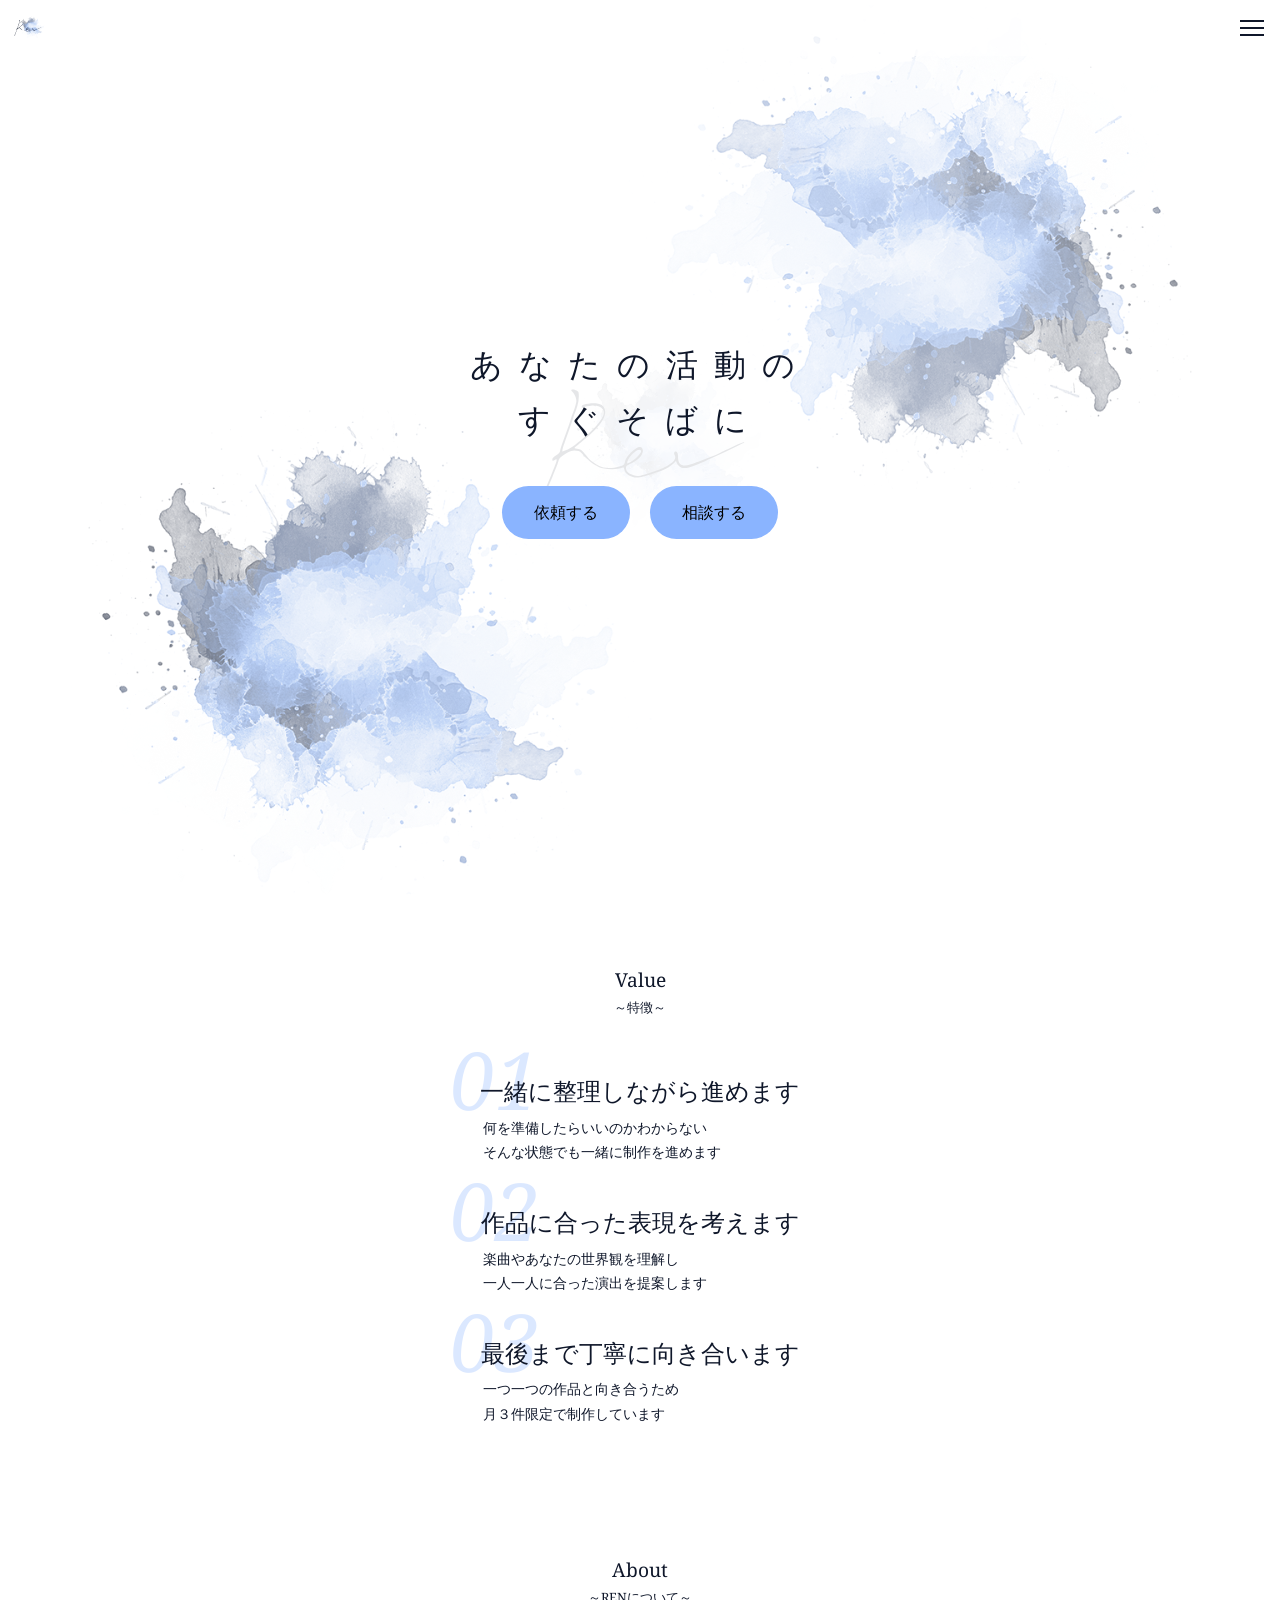
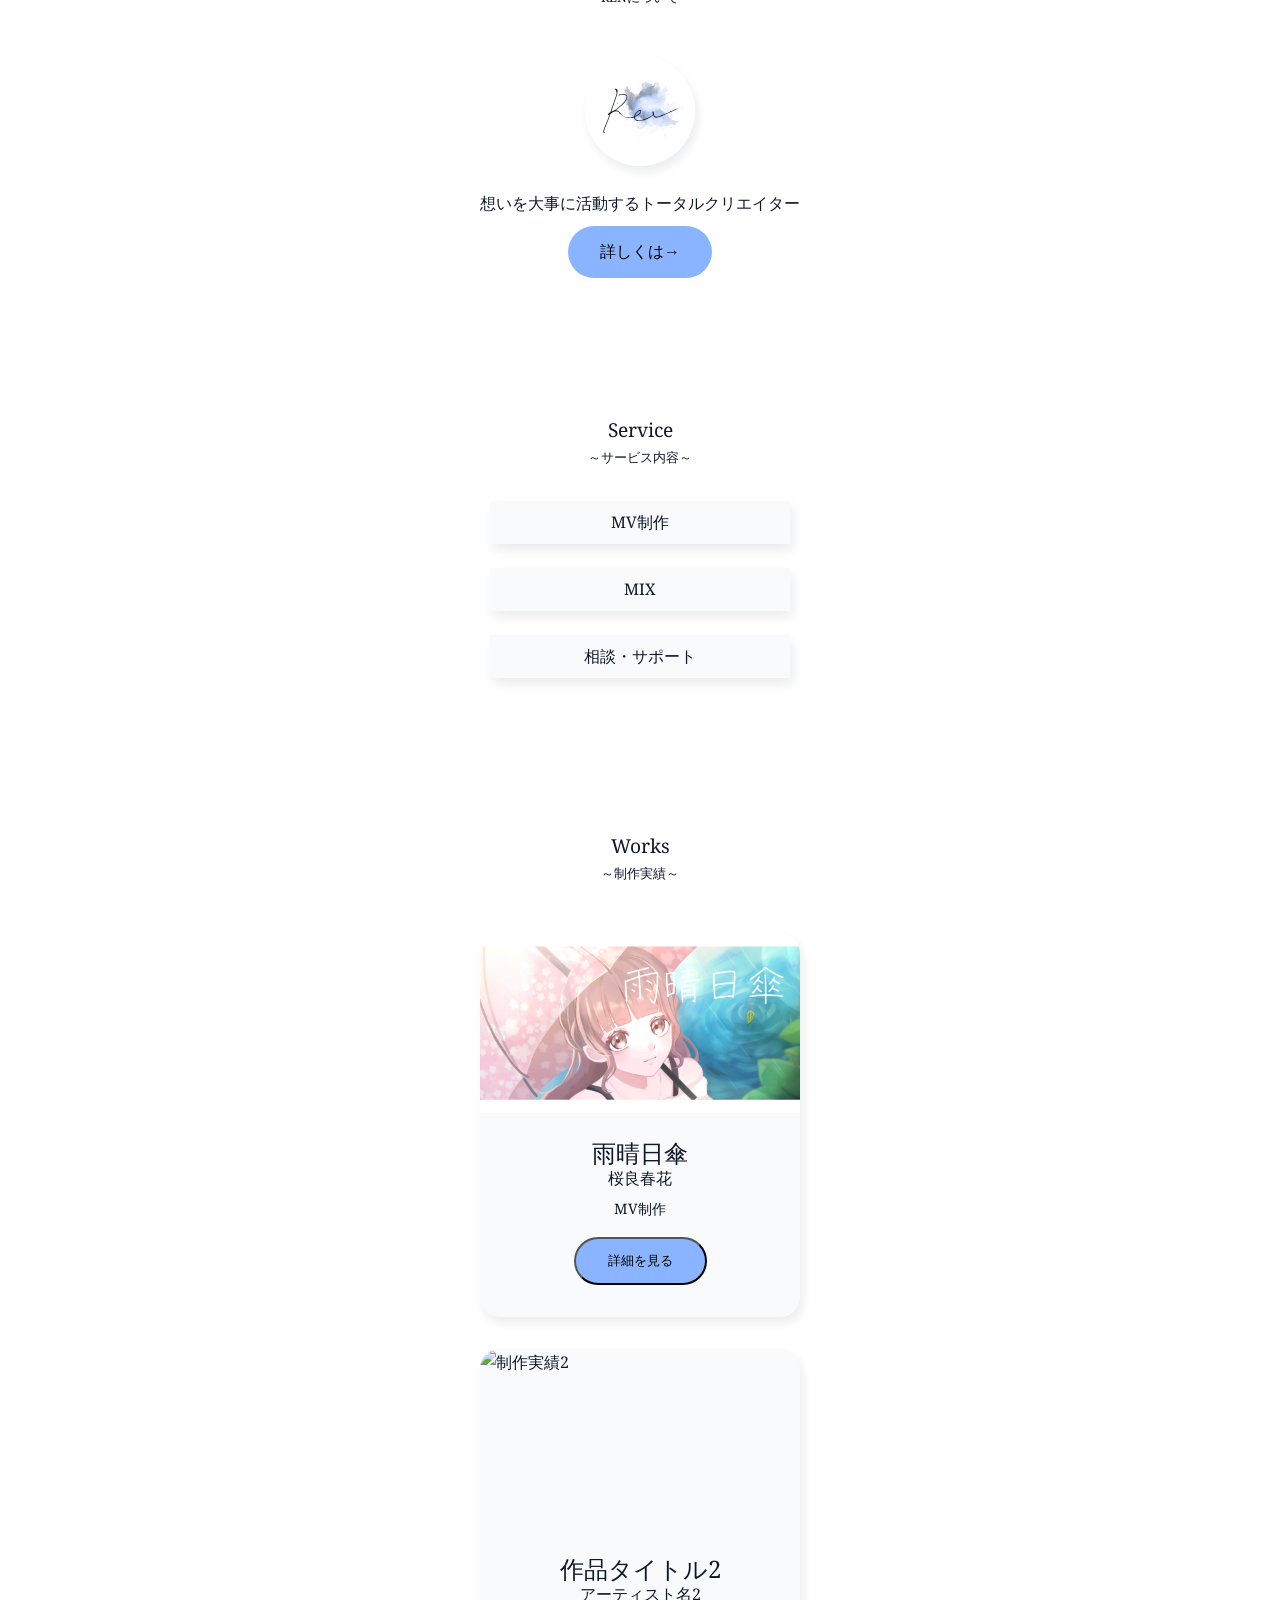
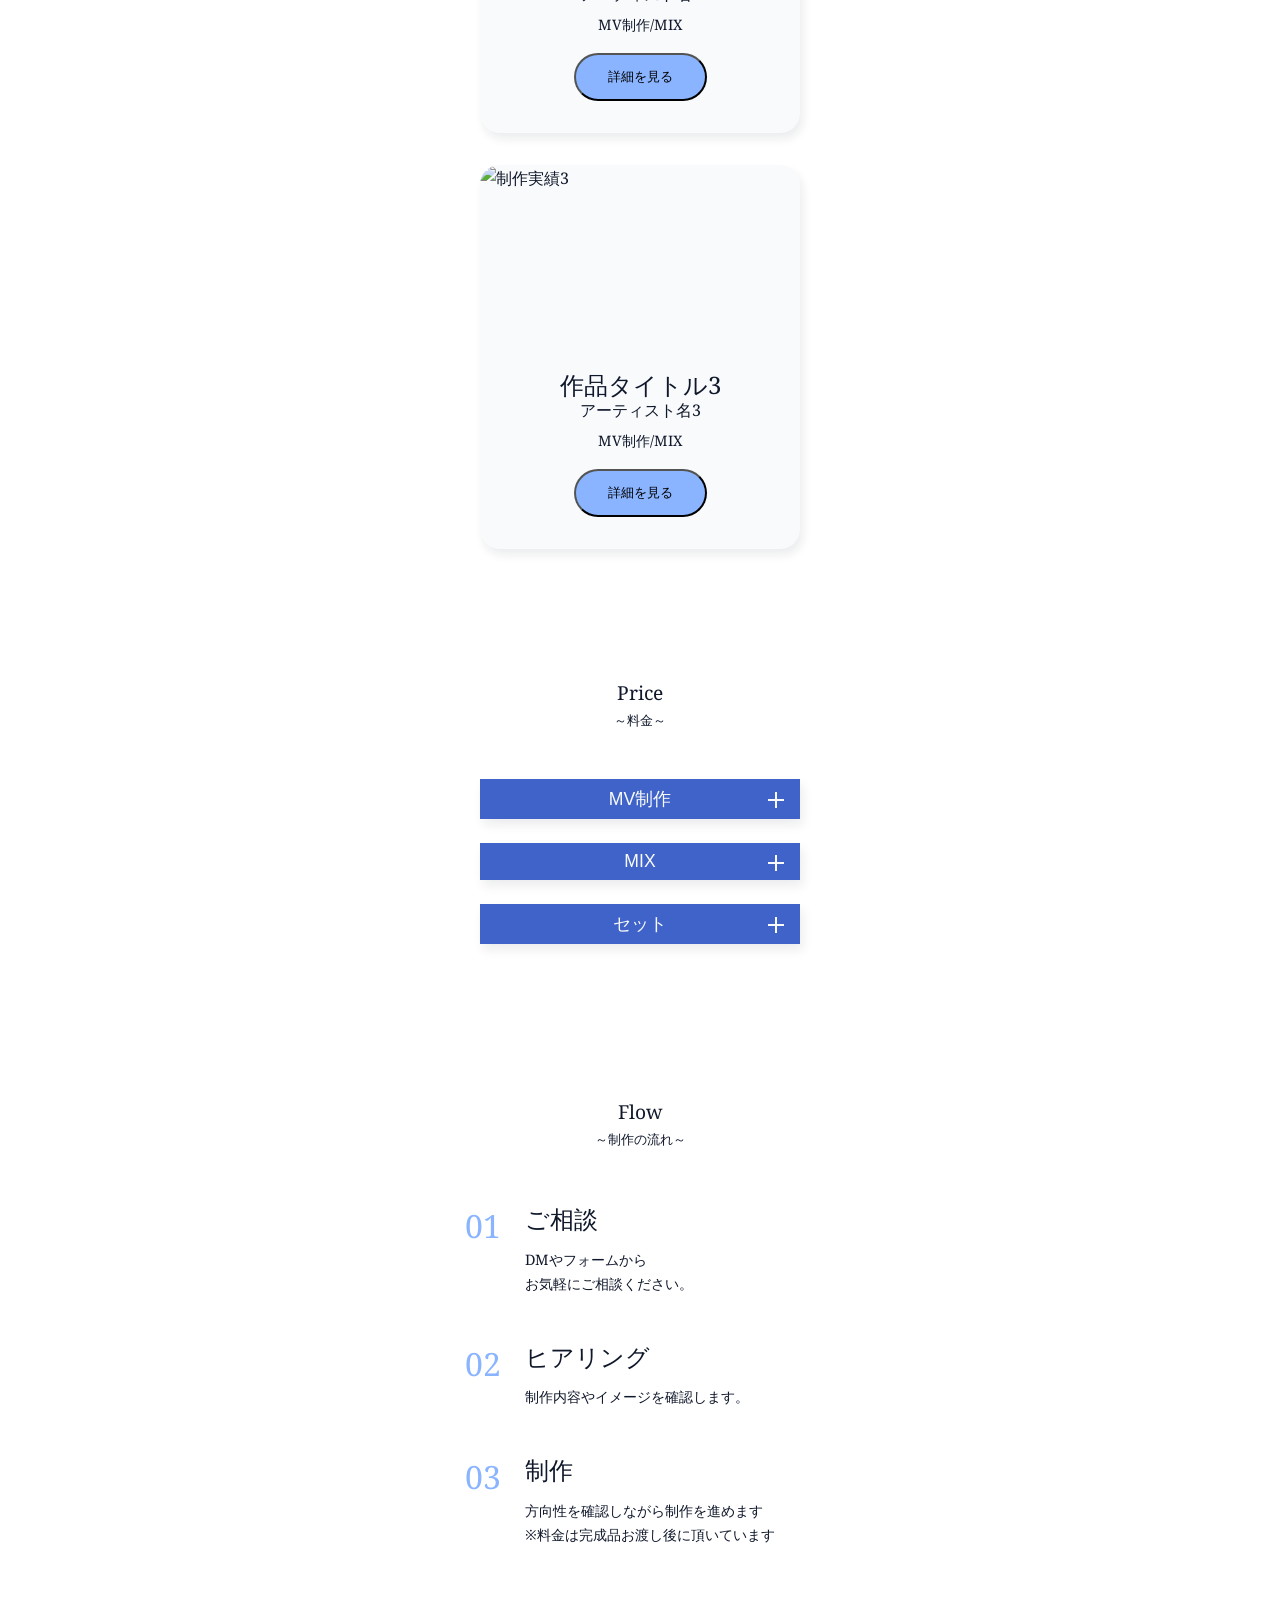
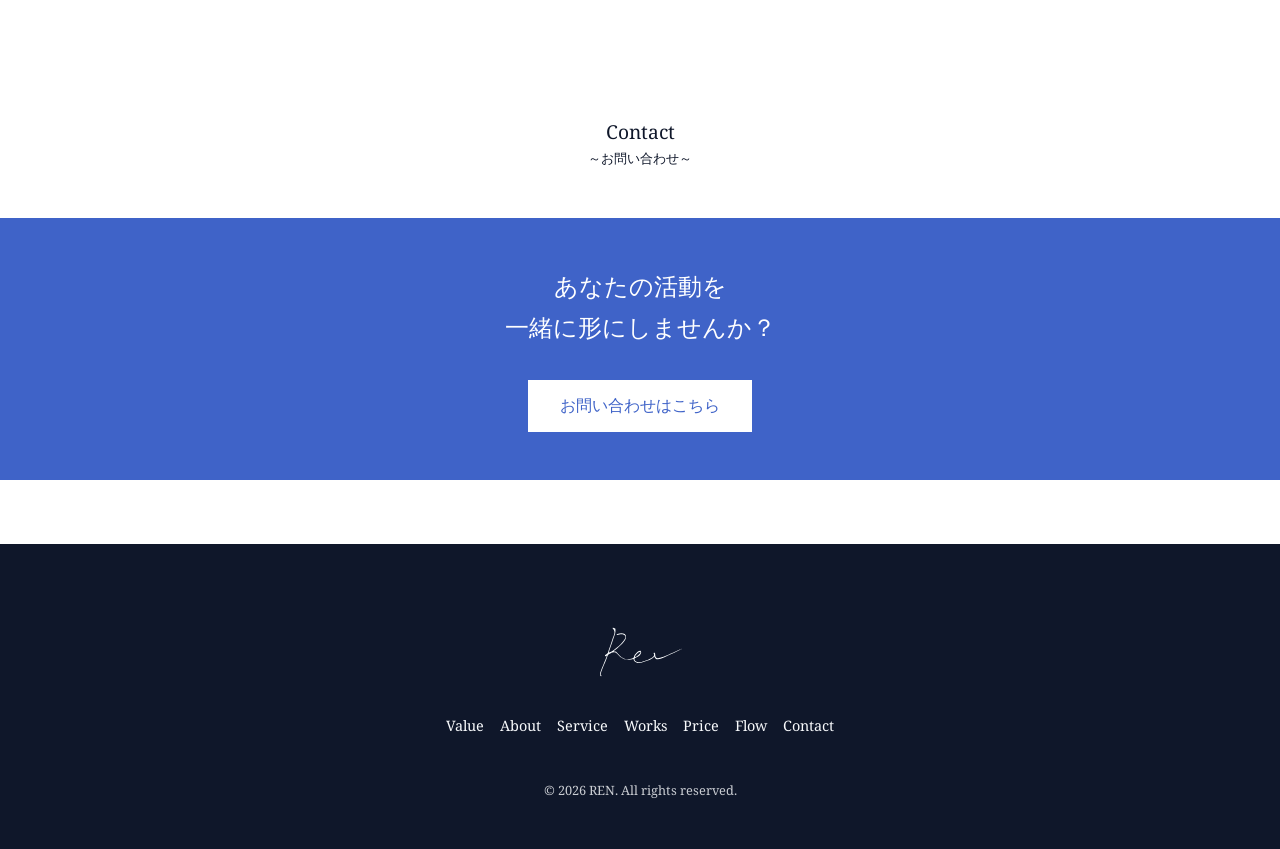
==== index.html @ 7eff53a1 "追加：aboutページ骨組み" ====
<!DOCTYPE html>
<html lang="ja">
<head>
    <!--文字コード設定-->
    <meta charset="UTF-8">
    <!--フォント設定-->
    <link rel="preconnect" href="https://fonts.googleapis.com">
    <link rel="preconnect" href="https://fonts.gstatic.com" crossorigin>
    <link href="https://fonts.googleapis.com/css2?family=Noto+Serif:ital,wght@0,100..900;1,100..900&display=swap" rel="stylesheet">
    <!--スマホ対応-->
    <meta name="viewport" content="width=device-width, initial-scale=1.0">
    <!--タイトル-->
    <title>REN｜映像制作・MIXであなたの活動のすぐそばに</title>
    <!--サイト説明-->
     <meta name="description" content="映像制作・MIXを通して、歌い手やクリエイターの活動をサポートするRENのポートフォリオサイトです。">
    <!--favicon-->
    <link rel="icon" href="images/個人活動ロゴ_Rのみ_白背景.svg" type="image/svg+xml">
    <link rel="icon" href="images/個人活動ロゴ_Rのみ_白背景.png" type="image/png">
    <!--OGP設定-->
    <meta property="og:title" content="REN「あなたの活動のすぐそばに」">
    <meta property="og:description" content="MV制作・MIXを通して、歌い手やクリエイターの活動をサポートするRENのポートフォリオサイトです。">
    <meta property="og:image" content="https://ren-creative.netlify.app/images/ogp_v1.jpg">
    <meta property="og:type" content="website">
    <meta property="og:url" content="https://ren-creative.netlify.app/">
    <meta property="og:image:width" content="1200">
    <meta property="og:image:height" content="630">
     <!--CSS-->
    <link rel="stylesheet" href="1_PJF/CSS/reset.css">
    <link rel="stylesheet" href="1_PJF/CSS/variables.css">
    <link rel="stylesheet" href="1_PJF/CSS/common.css">
    <link rel="stylesheet" href="1_PJF/CSS/components.css">
    <link rel="stylesheet" href="1_PJF/CSS/home.css">
</head>
<body>
    <div id="header"></div>

    <main>
        <section class="hero" id="hero">
            <img class="hero-logo-bg" src="images/個人活動ロゴ_v1.svg">
            <img class="hero-ink hero-ink-top" src="images/水彩インク素材＿色有.png">
            <img class="hero-ink hero-ink-bottom" src="images/水彩インク素材＿色有.png">

            <div class="hero-content">
                <h1>あなたの活動の<br>すぐそばに</h1>
                <div class="hero-buttons">
                    <a href="#contact" class="btn">
                        依頼する
                    </a>
                    <a href="#contact" class="btn btn-sub">
                        相談する
                    </a>
                </div>
            </div>
        </section>

        <section class="value" id="value">
            <div class="container">
                <div class="section-title">
                    <h2>Value</h2>
                    <p>～特徴～</p>
                </div>
                <div class="value-list">
                    <article class="value-item">
                        <span class="number">
                            01
                        </span>
                        <div class="value-content">
                            <h3>一緒に整理しながら進めます</h3>
                            <p>何を準備したらいいのかわからない<br>そんな状態でも一緒に制作を進めます</p>
                        </div>
                    </article>
                    <article class="value-item">
                        <span class="number">
                            02
                        </span>
                        <div class="value-content">
                            <h3>作品に合った表現を考えます</h3>
                            <p>楽曲やあなたの世界観を理解し<br>一人一人に合った演出を提案します</p>
                        </div>
                    </article>
                    <article class="value-item">
                        <span class="number">
                            03
                        </span>
                        <div class="value-content">
                            <h3>最後まで丁寧に向き合います</h3>
                            <p>一つ一つの作品と向き合うため<br>月３件限定で制作しています</p>
                        </div>
                    </article>
                </div>
            </div>
        </section>

        <section class="about text-center" id="about">
            <div class="container">
                <div class="section-title">
                    <h2>About</h2>
                    <p>～RENについて～</p>
                </div>
                <div class="about-content">
                    <div class="about-image">
                        <img src="images/個人活動ロゴ_v1.svg" alt="REN">
                    </div>
                    <p>想いを大事に活動するトータルクリエイター</p>
                </div>
                <a href="1_PJF/pages/about.html" class="btn">詳しくは→</a>
            </div>
        </section>

        <section class="service" id="service">
            <div class="container">
                <div class="section-title">
                    <h2>Service</h2>
                    <p>～サービス内容～</p>
                </div>
                <div class="service-list">
                    <article class="service-card">
                        <h3>MV制作</h3>
                    </article>
                    <article class="service-card">
                        <h3>MIX</h3>
                    </article>
                    <article class="service-card">
                        <h3>相談・サポート</h3>
                    </article>
                </div>
            </div>
        </section>

        <section class="works" id="works">
            <div class="container">
                <div class="section-title">
                    <h2>Works</h2>
                    <p>～制作実績～</p>
                </div>
                <div class="works-list">
                    <!-- 作品1 -->
                    <article class="card">
                        <div class="works-thumbnail">
                            <img src="images/雨晴日傘_サムネイル.jpg" alt="制作実績1">
                        </div>
                        <div class="works-content">
                            <h3>雨晴日傘</h3>
                            <h4>桜良春花</h4>
                            <p>MV制作</p>
                            <button class="btn works-button"
                            data-video="https://youtu.be/UWo_7vcf3qk?si=ShtH_1SO5KjmxkF7"
                            data-title="雨晴日傘"
                            data-artist="桜良春花"
                            data-type="MV制作"
                            data-concept="楽曲の世界観を映像で表現するために、雨の日の情景や傘のモチーフを取り入れた映像演出を行いました。">
                                詳細を見る
                            </button>
                        </div>
                    </article>

                    <article class="card">
                        <!-- 作品2 -->
                        <div class="works-thumbnail">
                            <img src="3_素材/works2.jpg" alt="制作実績2">
                        </div>

                        <div class="works-content">
                            <h3>作品タイトル2</h3>
                            <h4>アーティスト名2</h4>
                            <p>MV制作/MIX</p>
                            <button class="btn works-button">詳細を見る</button>
                        </div>
                    </article>

                    <article class="card">
                        <!-- 作品3 -->
                        <div class="works-thumbnail">
                            <img src="3_素材/works3.jpg" alt="制作実績3">
                        </div>
                        <div class="works-content">
                            <h3>作品タイトル3</h3>
                            <h4>アーティスト名3</h4>
                            <p>MV制作/MIX</p>
                            <button class="btn works-button">詳細を見る</button>
                        </div>
                    </article>
                </div>
            </div>
        </section>

        <!--works モーダル -->
        <div class="modal" id="modal">
            <div class="modal-content">
                <button class="close" id="modalClose">
                    ✕
                </button>
                <iframe id="modalVideo" 
                src=""
                frameborder="0"
                allowfullscreen>
                </iframe>
                <div class="works-detail">
                    <h3 id="modalTitle"></h3>
                    <h4 id="modalArtist"></h4>
                    <div class="modal-info">
                        <h5>制作範囲</h5>
                        <p id="modalType"></p>
                        <h5>こだわり</h5>
                        <p id="modalConcept"></p>
                    </div>
                </div>
            </div>
        </div>

        <section class="price" id="price">
            <div class="container">
                <div class="section-title">
                    <h2>Price</h2>
                    <p>～料金～</p>
                </div>
                <div class="price-list">
                    <article class="price-item accordion-item">
                        <button class="accordion-title">
                            MV制作
                            <span class="accordion-icon"></span>
                        </button>
                        <div class="price-content accordion-content">
                            <p class="price-value">
                                ￥5,000～
                            </p>
                            <p>
                                あなたと楽曲の世界観に合わせた映像制作を行います
                            </p>
                            <ul>
                                <li>映像制作</li>
                                <li>編集</li>
                                <li>演出提案</li>
                                <li>修正対応</li>
                            </ul>
                        </div>
                    </article>

                    <article class="price-item">
                        <button class="accordion-title">
                            MIX
                            <span class="accordion-icon"></span>
                        </button>
                        <div class="price-content accordion-content">
                            <p class="price-value">
                                ￥1,000～
                            </p>
                            <p>
                                あなたの歌声の魅力を引き出す音作りを行います
                            </p>
                        </div>
                    </article>

                    <article class="price-item">
                        <button class="accordion-title">
                            セット
                            <span class="accordion-icon"></span>
                        </button>
                        <div class="price-content accordion-content">
                            <p class="price-value">
                                ￥5,500～
                            </p>
                            <p>
                                映像と音をまとめて制作します
                            </p>
                        </div>
                    </article>
                </div>
            </div>
        </section>

        <section class="flow" id="flow">
            <div class="container">
                <div class="section-title">
                    <h2>Flow</h2>
                    <p>～制作の流れ～</p>
                </div>
            </div>
            <div class="flow-list">
                <article class="flow-item">
                    <span class="flow-number">
                        01
                    </span>
                    <div class="flow-content">
                        <h3>
                            ご相談
                        </h3>
                        <p>
                            DMやフォームから<br>お気軽にご相談ください。
                        </p>
                    </div>
                </article>

                <article class="flow-item">
                    <span class="flow-number">
                        02
                    </span>
                    <div class="flow-content">
                        <h3>
                            ヒアリング
                        </h3>
                        <p>
                            制作内容やイメージを確認します。
                        </p>
                    </div>
                </article>

                <article class="flow-item">
                    <span class="flow-number">
                        03
                    </span>
                    <div class="flow-content">
                        <h3>
                            制作
                        </h3>
                        <p>
                            方向性を確認しながら制作を進めます
                            <br>※料金は完成品お渡し後に頂いています
                        </p>
                    </div>
                </article>
            </div>
        </section>

        <section class="contact" id="contact">
                <div class="section-title">
                    <h2>Contact</h2>
                    <p>～お問い合わせ～</p>
                </div>
                <div class="contact-box">
                    <p>
                        あなたの活動を<br>一緒に形にしませんか？
                    </p>
                    <a href="https://docs.google.com/forms/d/e/1FAIpQLSfgUYX8xbJubvvgrMoDBVMhmskmJ-CMpIJSRTXx2bkTykKz4A/viewform?usp=dialog" class="contact-button"
                    target="_blank"
                    rel="noopener noreferrer">
                        お問い合わせはこちら
                    </a>
                </div>
        </section>
    </main>

    <div id="footer"></div>

    <script src="1_PJF/JS/main.js"></script>
</body>
</html>
---- 1_PJF/CSS/variables.css ----
/*-------------------------------- 
   Variables
---------------------------------*/
:root {
   
   /*色*/
   --color-base: #0F172A;
   --color-main: #3F63C8;
   --color-accent: #8AB4FF;
   --color-white: #F8FAFC;

   /*フォントサイズ*/
   --font-small: 1rem;
   --font-medium: 1.5rem;
   --font-large: 2rem;

}
---- 1_PJF/CSS/common.css ----
/*-------------------------------- 
   Base Styles
---------------------------------*/

body{
   font-family: "Noto Serif", serif;
   font-weight: 400;
   font-size: var(--font-small);
   line-height: 1.7;
   color: var(--color-base);
}

img{
   max-width: 100%;
   display: block;
}

section{
   padding: 4rem 0rem;
}

.section-title{
   text-align: center;
}
.section-title h2{
   font-size:1.2rem;
   font-weight: 400;
}
.section-title p{
   font-size: 0.8rem;
}

.container{
   width: 100%;
   max-width: 1200px;
   margin: 0 auto;
   padding: 0 1.5rem;
}

.text-center{
   text-align: center;
}

/*-------------------------------- 
   Header Styles 
---------------------------------*/

.header{
   width: 100%;
   display: flex;
   justify-content: space-between;
   align-items: center;
   padding: 0.5rem;
   position: fixed;
   top: 0;
   left: 0;
   z-index: 100;
   background-color: rgba(255, 255, 255, 0.8);
}

.header-logo img{
   width: 40px;
}

/*-------------------------------- 
   Navigation Styles
---------------------------------*/

.nav{
   display: none;
   position: absolute;
   top: 100%;
   left: 0;
   width: 100%;
   background-color: var(--color-white);
}

.nav.active{
   display: block;
}

.nav ul{
   list-style: none;
}

.nav a{
   display: block;
   padding: 1rem;
   color: var(--color-base);
   text-decoration: none;
}

/*-------------------------------- 
   Navigation Styles
---------------------------------*/

.hamburger{
   width: 40px;
   height: 40px;
   background-color: transparent;
   border: none;
}

.hamburger span{
   display: block;
   width: 24px;
   height: 2px;
   background-color: var(--color-base);
   margin: 5px auto;
   transition: 0.3s;
}

/*-------------------------------- 
   hamburger animation Styles
---------------------------------*/

.hamburger.active span:nth-child(1){
   transform: translateY(7px) rotate(45deg);
}

.hamburger.active span:nth-child(2){
   opacity: 0;
}

.hamburger.active span:nth-child(3){
   transform: translateY(-7px) rotate(-45deg);
}

/*-------------------------------- 
   Footer Styles
---------------------------------*/

.footer{
   padding:3rem 1rem;
   background-color:var(--color-base);
   color:var(--color-white);
}

.footer-logo{
   display:flex;
   justify-content:center;
   align-items:center;
   margin-bottom: 0rem;
}

.footer-logo img{
   width: 120px;
   height: auto;
}

.footer-nav{
   margin-top:0rem;
}

.footer-nav ul{
   list-style:none;
   display:flex;
   justify-content: center;
   align-items:center;
   gap:1rem;
   flex-wrap: wrap;
}
.footer-nav a{
   font-size: 0.9rem;
   color:var(--color-white);
   text-decoration:none;
}

.copyright{
   margin-top:2.5rem;
   text-align:center;
   font-size:0.8rem;
   opacity:0.8;
}
---- 1_PJF/CSS/components.css ----
.btn{
   display: inline-block;
   padding: 0.8rem 2rem;
   background-color: var(--color-accent);
   color: black;
   text-decoration: none;
   border-radius: 999px;
   margin: 0.5rem;
   cursor: pointer;
}

.card{
   width: 100%;
   max-width: 320px;
   background-color: var(--color-white);
   border-radius: 20px;
   overflow: hidden;
   box-shadow: 3px 6px 10px rgba(15,23,42,0.08);
}

/*Modal Styles*/

.modal{
   opacity: 0;
   visibility: hidden;
   position: fixed;
   inset: 0;
   background-color: rgba(0, 0, 0, 0.7);
   display: flex;
   justify-content: center;
   align-items: center;
   transition: opacity 0.75s ease;
   z-index: 1000;
}

.modal.active{
   opacity: 1;
   visibility: visible;
}

.modal-content{
   transform: scale(0.9);
   transition: transform 0.75s ease;
   position: relative;
   width: 90%;
   max-width: 900px;
   background-color: var(--color-white);
   padding: 1rem;
   border-radius: 12px;
}

.modal-content iframe{
   width: 100%;
   aspect-ratio: 16/9;
   border-radius: 12px;
}

.close{
   position: absolute;
   top: -40px;
   right: 0;
   border: none;
   background:none;
   color: var(--color-white);
   font-size: 2rem;
   cursor: pointer;
}

.modal.active .modal-content{
   transform: scale(1);
}

/*-------------------------------- 
   Accordion Styles
---------------------------------*/

.accordion-title{
   width: 100%;
   padding: 0.5rem 1rem;
   position: relative;
   display: flex;
   justify-content: center;
   align-items: center;
   background-color: var(--color-main);
   border: none;
   font-size: 1.1rem;
   color: var(--color-white);
   box-shadow: 3px 6px 10px rgba(15,23,42,0.08);
   margin-bottom: 0.5rem;
}

.accordion-icon{
   position: absolute;
   right: 1rem;
   
   width: 1rem;
   height: 1rem;

   transition: transform 0.3s ease;
}

/*横棒*/
.accordion-icon::before,
.accordion-icon::after{
   content: "";
   position: absolute;
   width: 100%;
   height: 2px;
   background-color: var(--color-white);
   top: 50%;
   left: 0;
   transform-origin: center;
}

/*縦棒*/
.accordion-icon::after{
   transform: rotate(90deg);
}

/*開いた状態*/
.accordion-item.active .accordion-icon{
   transform: rotate(45deg);
}

.accordion-content{
   text-align: left;
   max-height: 0;
   overflow: hidden;
   padding: 0 1.5rem;
   transition: max-height 1s ease,padding 0.3s ease;
}

.accordion-item.active .accordion-content{
   max-height: 500px;
   padding: 0 1.5rem;
}
---- 1_PJF/CSS/home.css ----
/*-------------------------------- 
   Hero Styles
---------------------------------*/
.hero{
   position: relative;
   overflow: hidden;
   min-height: 100vh;
   background-image:url("");
   background-size: cover;
   background-position: center;
   display: flex;
   justify-content: center;
   align-items: center;
   text-align: center;
   padding: 2rem 1rem;
   padding-top: 1rem; /* ヘッダーの高さ分の余白を追加 */
}

.hero-ink{
   position: absolute;
   z-index: 0;
   pointer-events: none;
}

.hero-ink-top{
   width: 1000px;
   top: -0px;
   right: -150px;
   opacity: 0.6;
   transform: rotate(180deg);
}

.hero-ink-bottom{
   width: 1000px;
   bottom: -0px;
   left: -150px;
   opacity: 0.7;
}

.hero-content{
   position: relative;
   z-index: 1;
}

.hero-logo-bg{
   position: absolute;
   width: 300px;
   top: 50%;
   left: 50%;
   transform: translate(-50%, -50%);
   opacity: 0.1;
   z-index: 0;
}

.hero h1{
   font-size: var(--font-large);
   letter-spacing: 0.5em;
}

.hero-buttons{
   margin-top: 2rem;
}



/*-------------------------------- 
   Value Styles
---------------------------------*/
.value-list{
   margin-top: 3rem;
   display: flex;
   flex-direction: column;
   align-items: center;
}

.value-item{
   position: relative;
   width: 100%;
   max-width: 350px;
}

.value-item:not(:last-child){
   margin-bottom: 2rem;
}

.number{
   position: absolute;
   top: -55px;
   left: -15px;
   font-size: 5rem;
   color: var(--color-accent);
   opacity:0.3;
   font-style: italic;
   z-index: 0;
}

.value-content{
   position: relative;
   z-index: 1;
   text-align: center;
}

.value-item h3{
   font-size: var(--font-medium);
   margin-top: 0.5rem;
   line-height: 1.4;
}

.value-item p{
   text-align: left;
   width: 90%;
   margin: 0.5rem auto 0;
   font-size: 0.9rem;
}

/*-------------------------------- 
   About Styles
---------------------------------*/
.about-content{
   margin-top: 3rem;
}

.about-image{
   width: 110px;
   height: 110px;
   border-radius: 50%;
   margin:0 auto;
   object-fit: cover;
   box-shadow: 3px 6px 10px rgba(15,23,42,0.08);
}

.about-content p{
   margin-top: 1.5rem;
}

/*-------------------------------- 
   Service Styles
---------------------------------*/
.service-list{
   display:flex;
   flex-direction:column;
   align-items:center;
   margin-top: 2rem;
}

.service-card{
   display: flex;
   flex-direction: column;
   align-items: center;
   text-align: center;
   width: 100%;
   max-width: 300px;
   padding: 0.5rem 1rem;
   margin-bottom: 1.5rem;
   background-color: var(--color-white);
   box-shadow:3px 6px 10px rgba(15,23,42,0.08);
}

/*-------------------------------- 
   Works Styles
---------------------------------*/
.works-list{
   margin-top: 3rem;
   display: flex;
   flex-direction: column;
   align-items: center;
   gap: 2rem;
}

.works-thumbnail img{
   width: 100%;
   aspect-ratio: 16/9;
   object-fit: cover;
}

.works-content{
   padding: 1.5rem;
   text-align: center;
}

.works-content h3{
   font-size: var(--font-medium);
   line-height: 1.3;
}

.works-content h4{
   font-size: var(--font-small);
   font-weight: 400;
   line-height: 1.3;
}

.works-content p{
   margin: 0.5rem;
   font-size: 0.9rem;
}

/*-------------------------------- 
   Price Styles
---------------------------------*/
.price-list{
   margin-top:3rem; ;
}

.price-item{
   width: 100%;
   max-width: 320px;
   margin: 0 auto 1.5rem;
   margin-bottom: 1rem;
}

.price-value{
   font-size: var(--font-medium);
   font-weight: 400;
   color: var(--color-main);
}

.price-content ul{
   margin-top: 1rem;
   padding-left: 1.2rem;
}

/*-------------------------------- 
   Flow Styles
---------------------------------*/
.flow-list{
   margin-top: 3rem;
   display: flex;
   flex-direction: column;
   align-items: center;
}

.flow-item{
   display: flex;
   gap: 1.5rem;
   align-items: flex-start;
   width: 100%;
   max-width: 350px;
   margin-bottom: 2.5rem;
}

.flow-number{
   font-size: 2rem;
   color: var(--color-accent);
   font-weight: 400;
}

.flow-content h3{
   font-size: var(--font-medium);
}

.flow-content p{
   margin-top: 0.5rem;
   font-size: 0.9rem;
}

/*-------------------------------- 
   Contact Styles
---------------------------------*/
.contact-box{
   margin-top: 3rem;
   padding: 3rem 1.5rem;
   text-align: center;
   background-color: var(--color-main);
   color: white;
}

.contact-box p{
   font-size: var(--font-medium);
}

.contact-button{
   display: inline-block;
   margin-top: 2rem;
   padding: 0.8rem 2rem;
   background-color: white;
   color: var(--color-main);
   text-decoration: none;
}
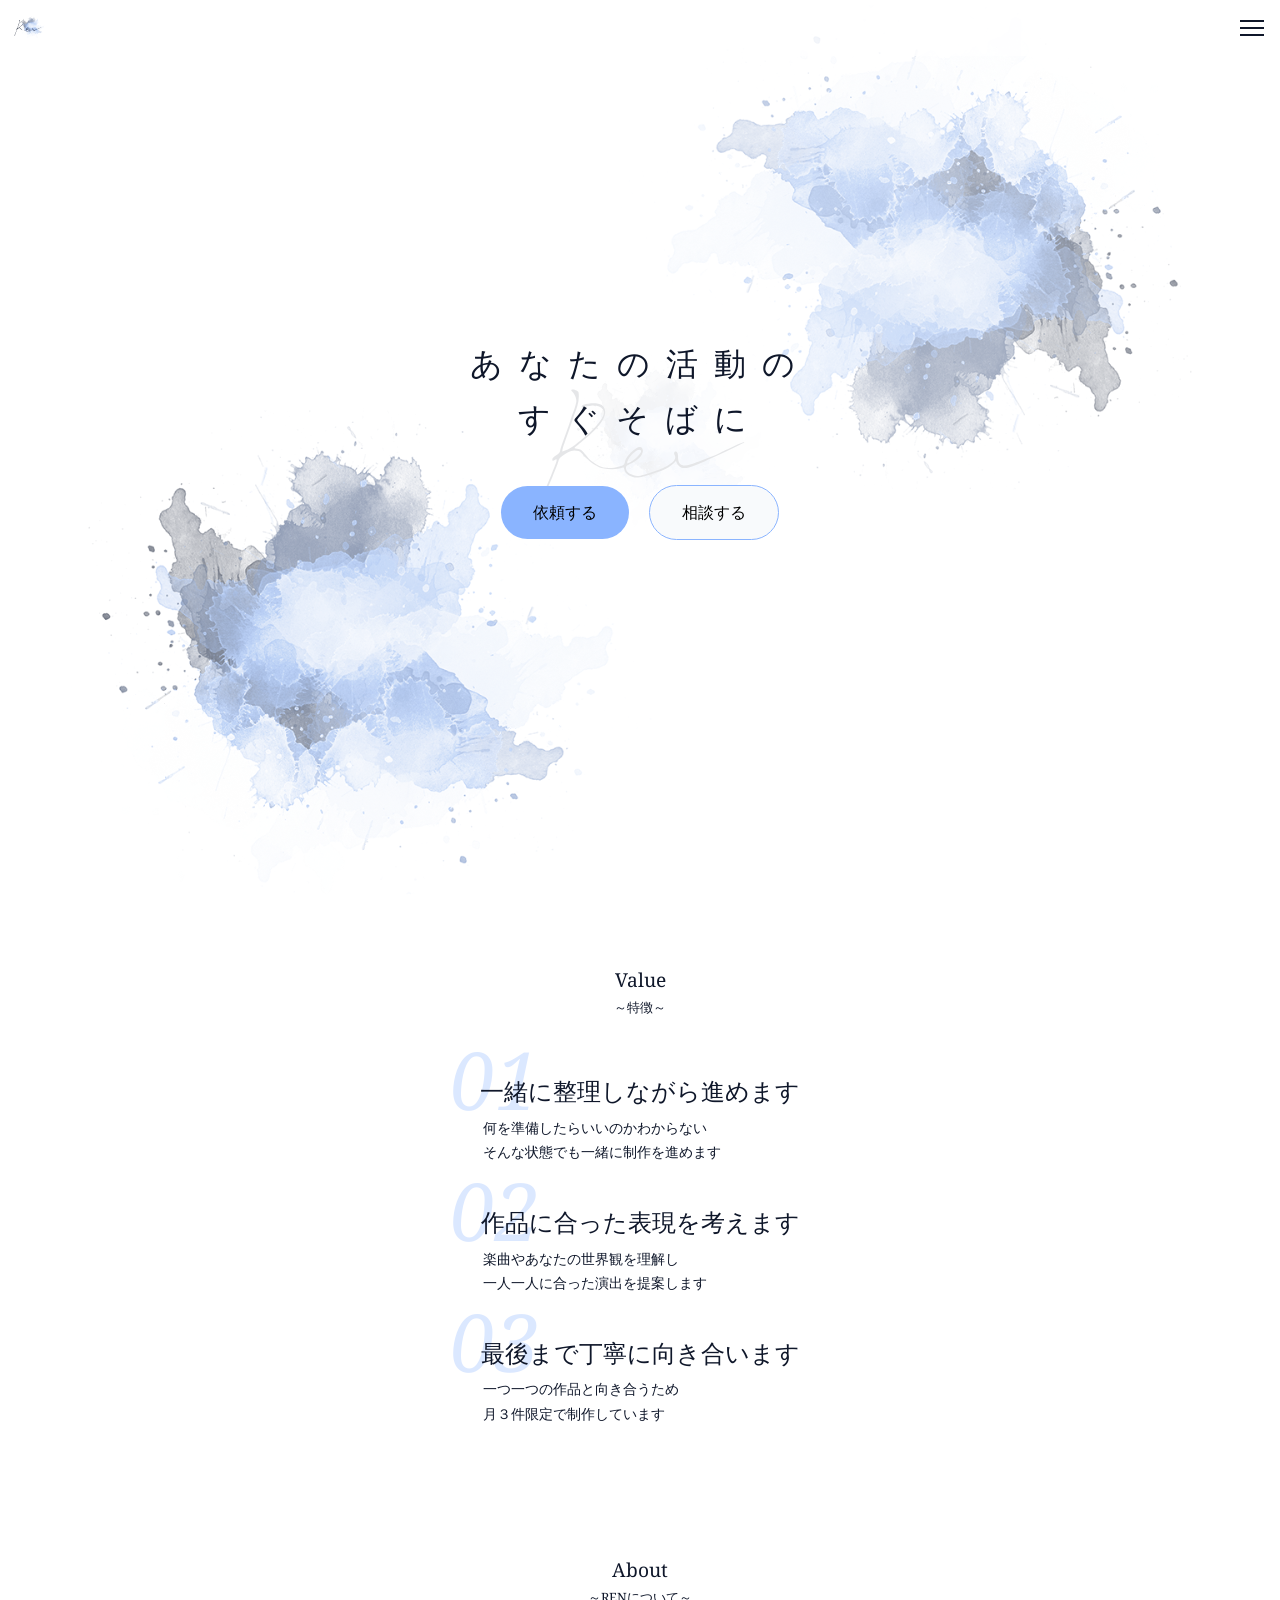
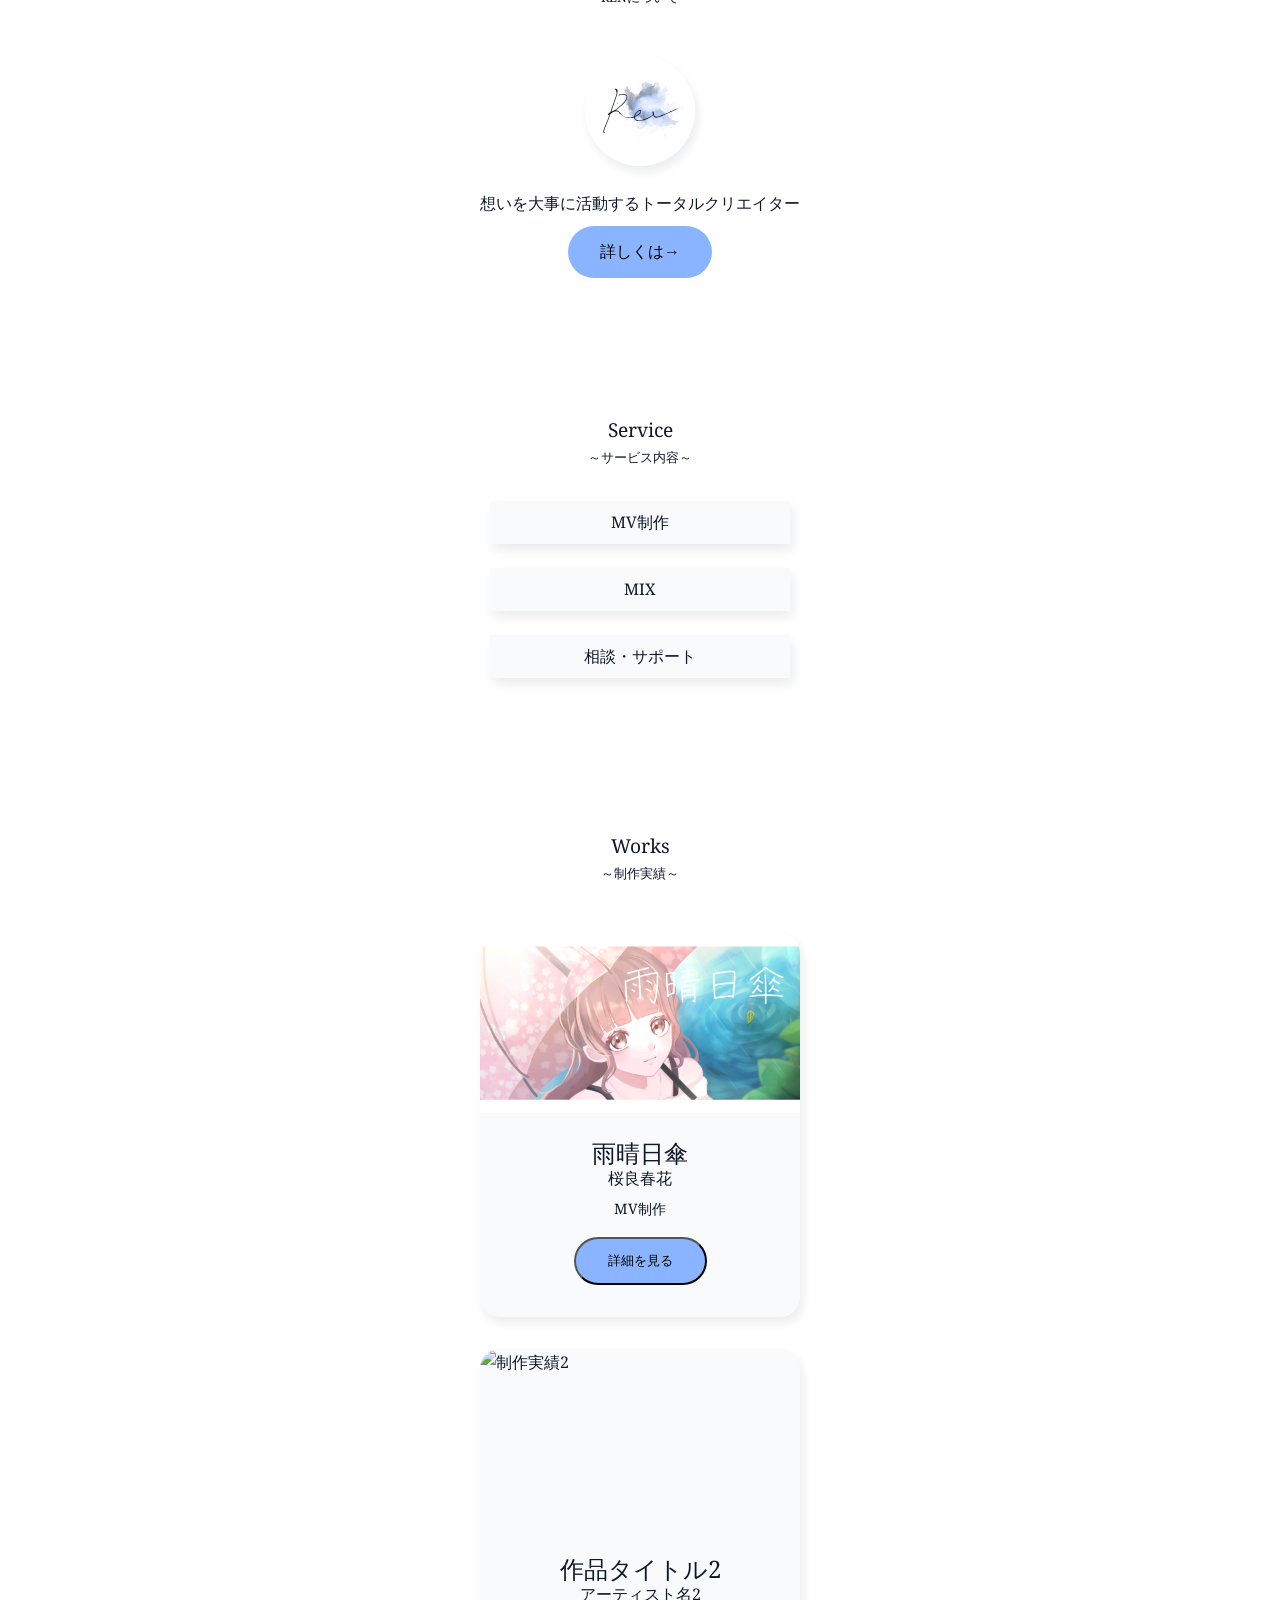
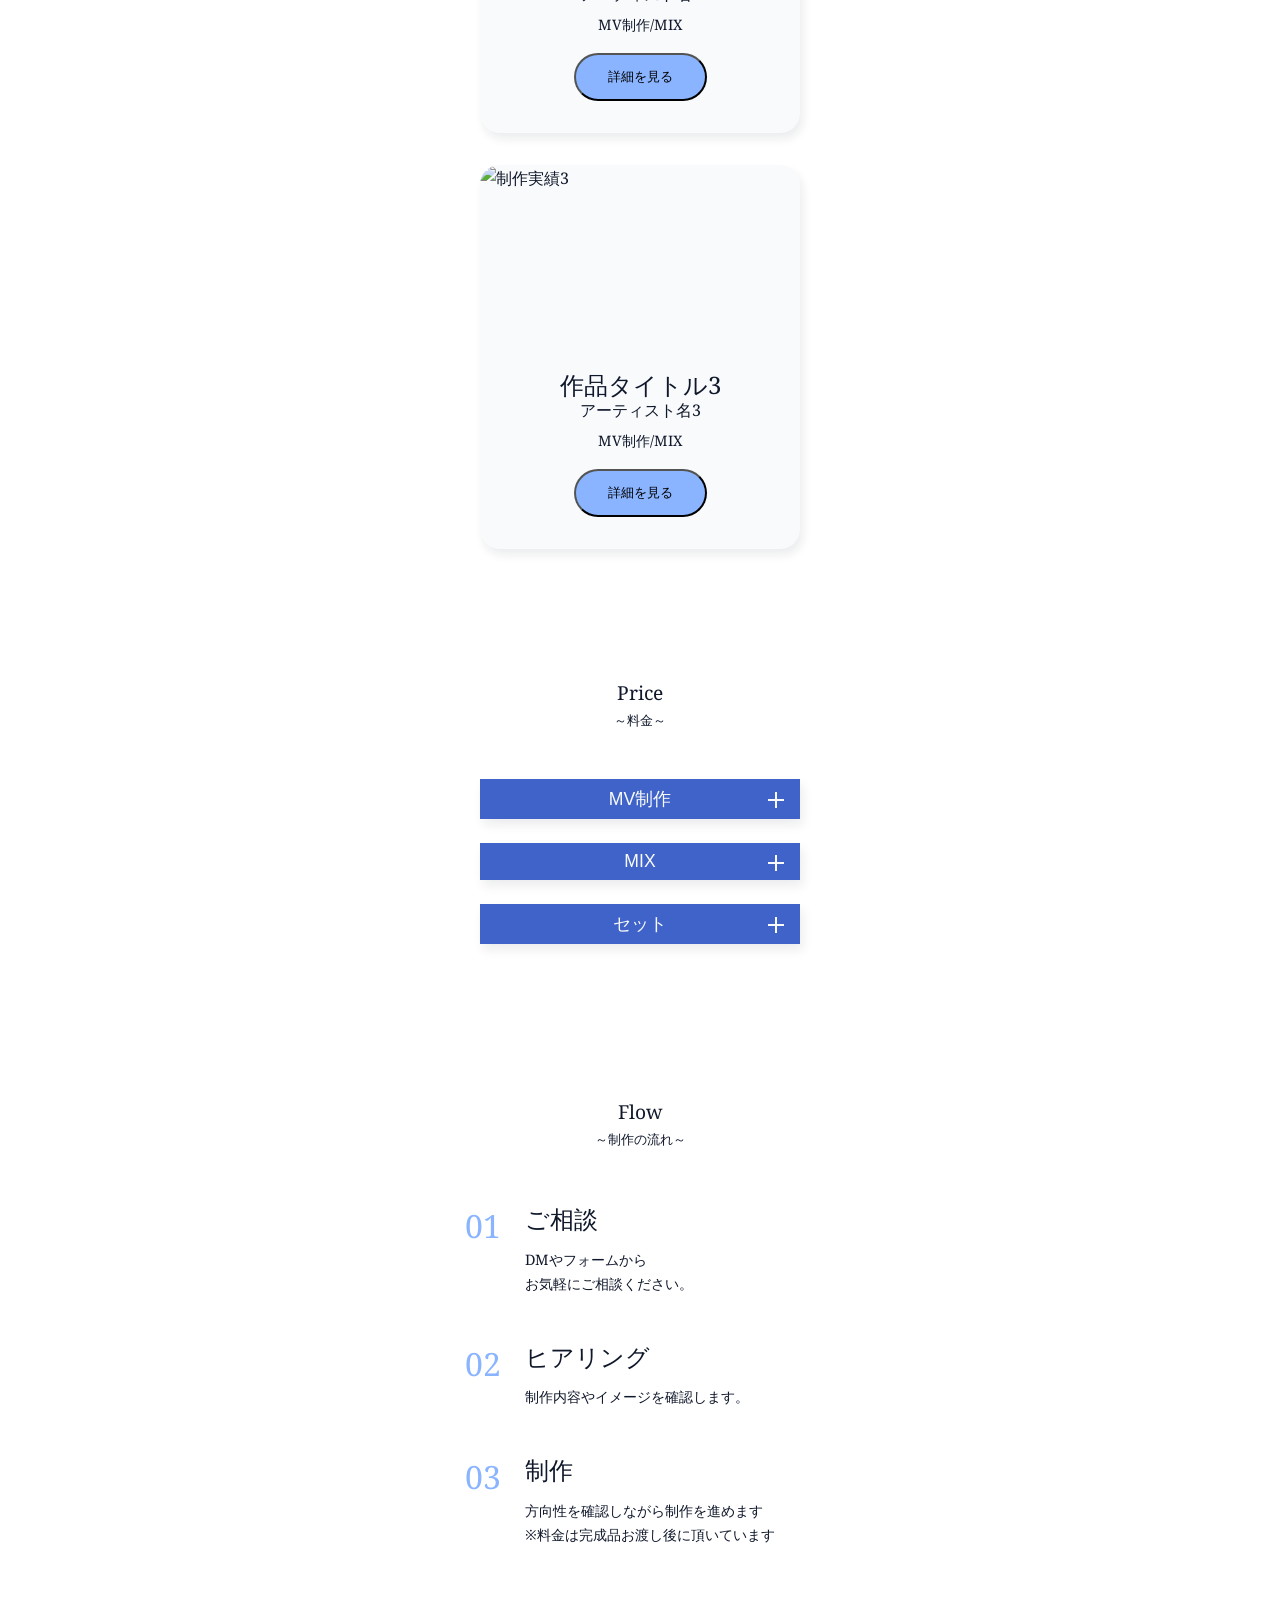
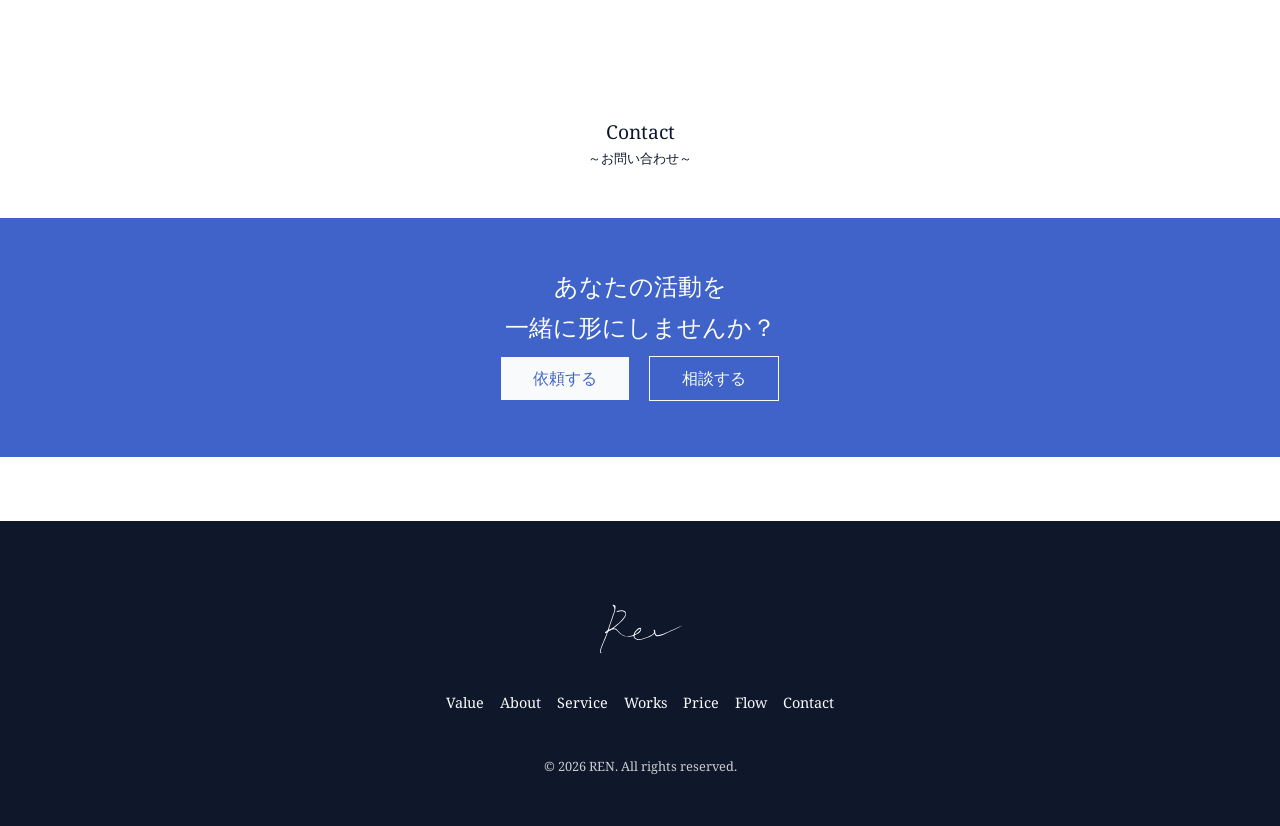
==== commit fee8ffc8: "修正：Hero＆ContactセクションCTAデザインとURL" ====
--- a/index.html
+++ b/index.html
@@ -43,10 +43,11 @@
             <div class="hero-content">
                 <h1>あなたの活動の<br>すぐそばに</h1>
                 <div class="hero-buttons">
-                    <a href="#contact" class="btn">
+                    <a href="https://docs.google.com/forms/d/e/1FAIpQLScAoAD_Q40mrKBWlBlf5Ea4ui6yTYV11xAYUg3yHE2wqwMzaw/viewform?usp=dialog" class="btn"target="_blank"
+                    rel="noopener noreferrer">
                         依頼する
                     </a>
-                    <a href="#contact" class="btn btn-sub">
+                    <a href="https://docs.google.com/forms/d/e/1FAIpQLScMtEHb3IhLRlhFY7k5L69Wm91a-fYlpV9A3SlL2iJXBz1dPQ/viewform?usp=dialog" class="btn btn-sub" target="_blank" rel="noopener noreferrer">
                         相談する
                     </a>
                 </div>
@@ -331,10 +332,15 @@
                     <p>
                         あなたの活動を<br>一緒に形にしませんか？
                     </p>
-                    <a href="https://docs.google.com/forms/d/e/1FAIpQLSfgUYX8xbJubvvgrMoDBVMhmskmJ-CMpIJSRTXx2bkTykKz4A/viewform?usp=dialog" class="contact-button"
+                    <a href="https://docs.google.com/forms/d/e/1FAIpQLScAoAD_Q40mrKBWlBlf5Ea4ui6yTYV11xAYUg3yHE2wqwMzaw/viewform?usp=dialog" class="contact-button"
                     target="_blank"
                     rel="noopener noreferrer">
-                        お問い合わせはこちら
+                        依頼する
+                    </a>
+                    <a href="https://docs.google.com/forms/d/e/1FAIpQLScMtEHb3IhLRlhFY7k5L69Wm91a-fYlpV9A3SlL2iJXBz1dPQ/viewform?usp=dialog" class="contact-button-sub"
+                    target="_blank"
+                    rel="noopener noreferrer">
+                        相談する
                     </a>
                 </div>
         </section>
--- a/1_PJF/CSS/components.css
+++ b/1_PJF/CSS/components.css
@@ -2,6 +2,18 @@
    display: inline-block;
    padding: 0.8rem 2rem;
    background-color: var(--color-accent);
+   color: black;
+   text-decoration: none;
+   border-radius: 999px;
+   margin: 0.5rem;
+   cursor: pointer;
+}
+
+.btn-sub{
+   display: inline-block;
+   padding: 0.8rem 2rem;
+   background-color: var(--color-white);
+   border: 1px solid var(--color-accent);
    color: black;
    text-decoration: none;
    border-radius: 999px;
--- a/1_PJF/CSS/home.css
+++ b/1_PJF/CSS/home.css
@@ -270,9 +270,21 @@
 
 .contact-button{
    display: inline-block;
-   margin-top: 2rem;
-   padding: 0.8rem 2rem;
-   background-color: white;
+   margin-top: 2.5rem;
+   padding: 0.5rem 2rem;
+   background-color: var(--color-white);
    color: var(--color-main);
+   margin:0.5rem;
+   text-decoration: none;
+}
+
+.contact-button-sub{
+   display: inline-block;
+   margin-top: 2.5rem;
+   padding: 0.5rem 2rem;
+   background-color: var(--color-main);
+   color: var(--color-white);
+   border: 1px solid var(--color-white);
+   margin:0.5rem;
    text-decoration: none;
 }
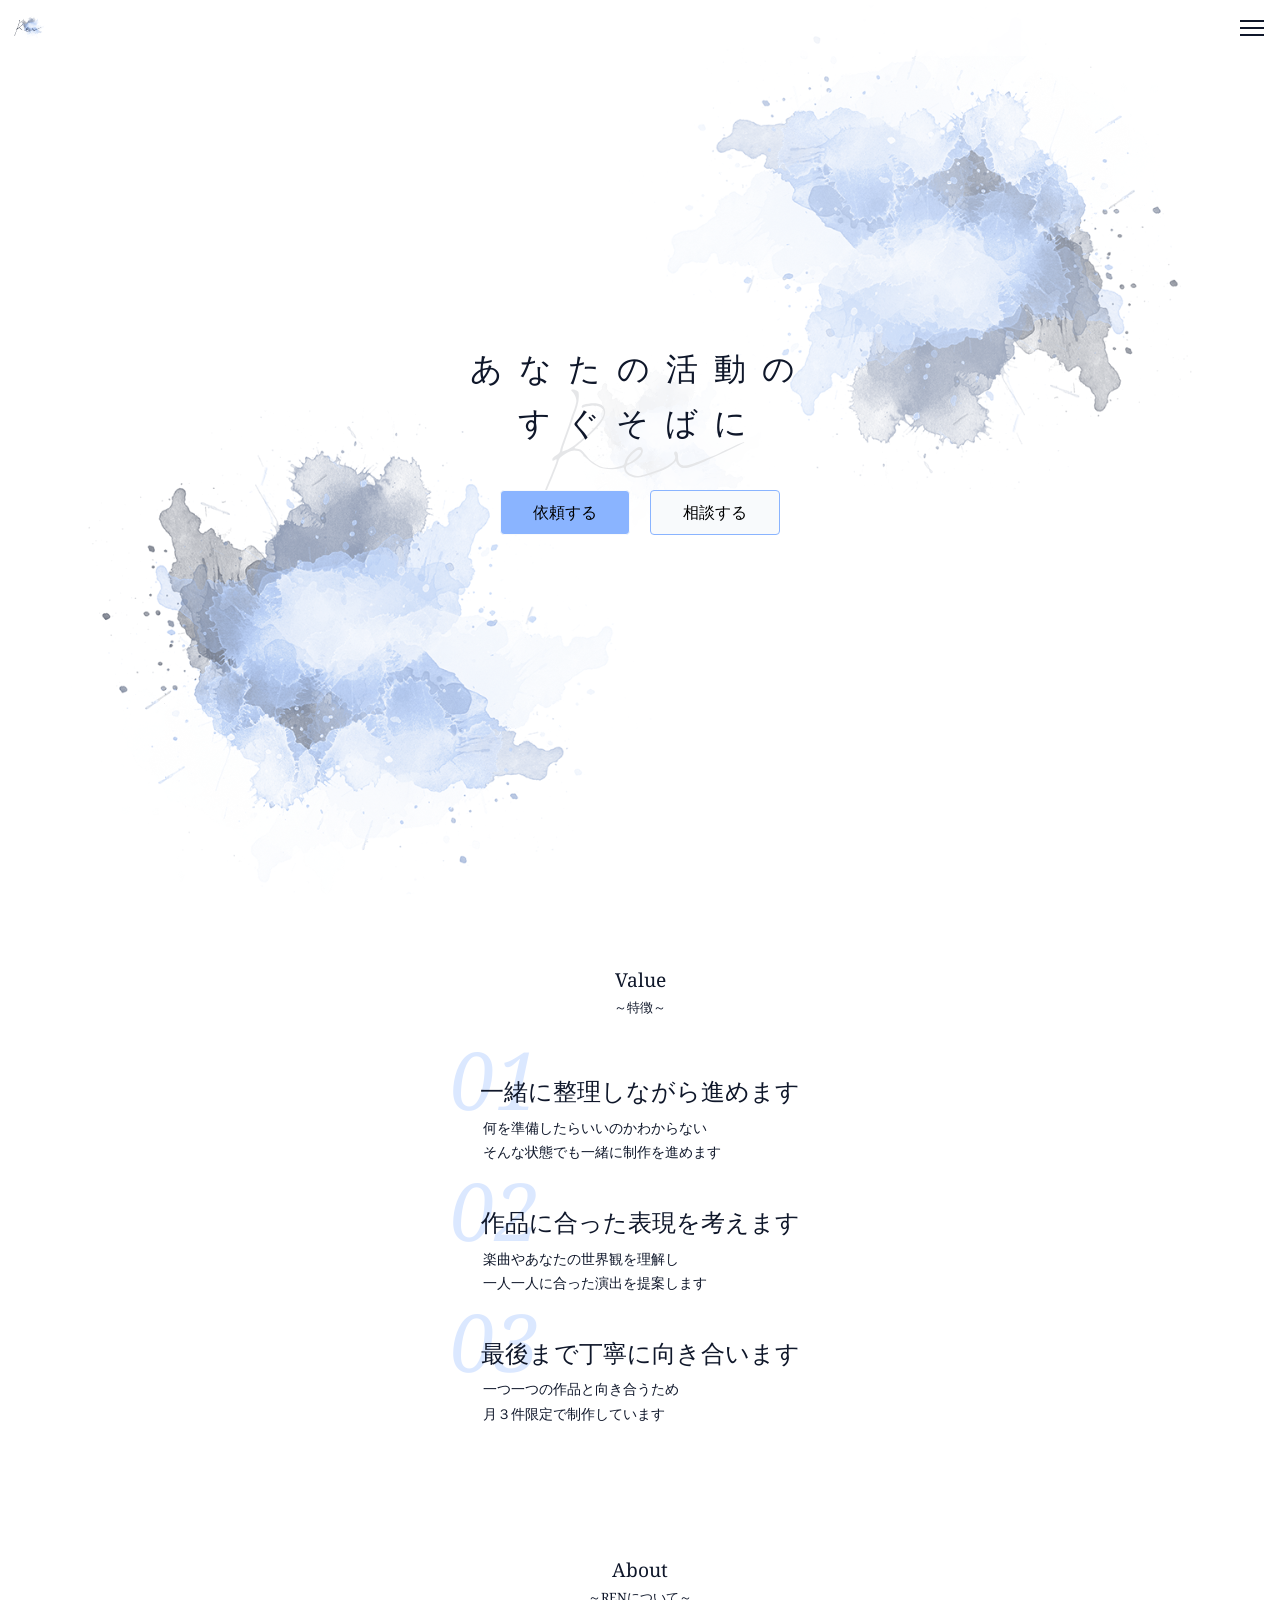
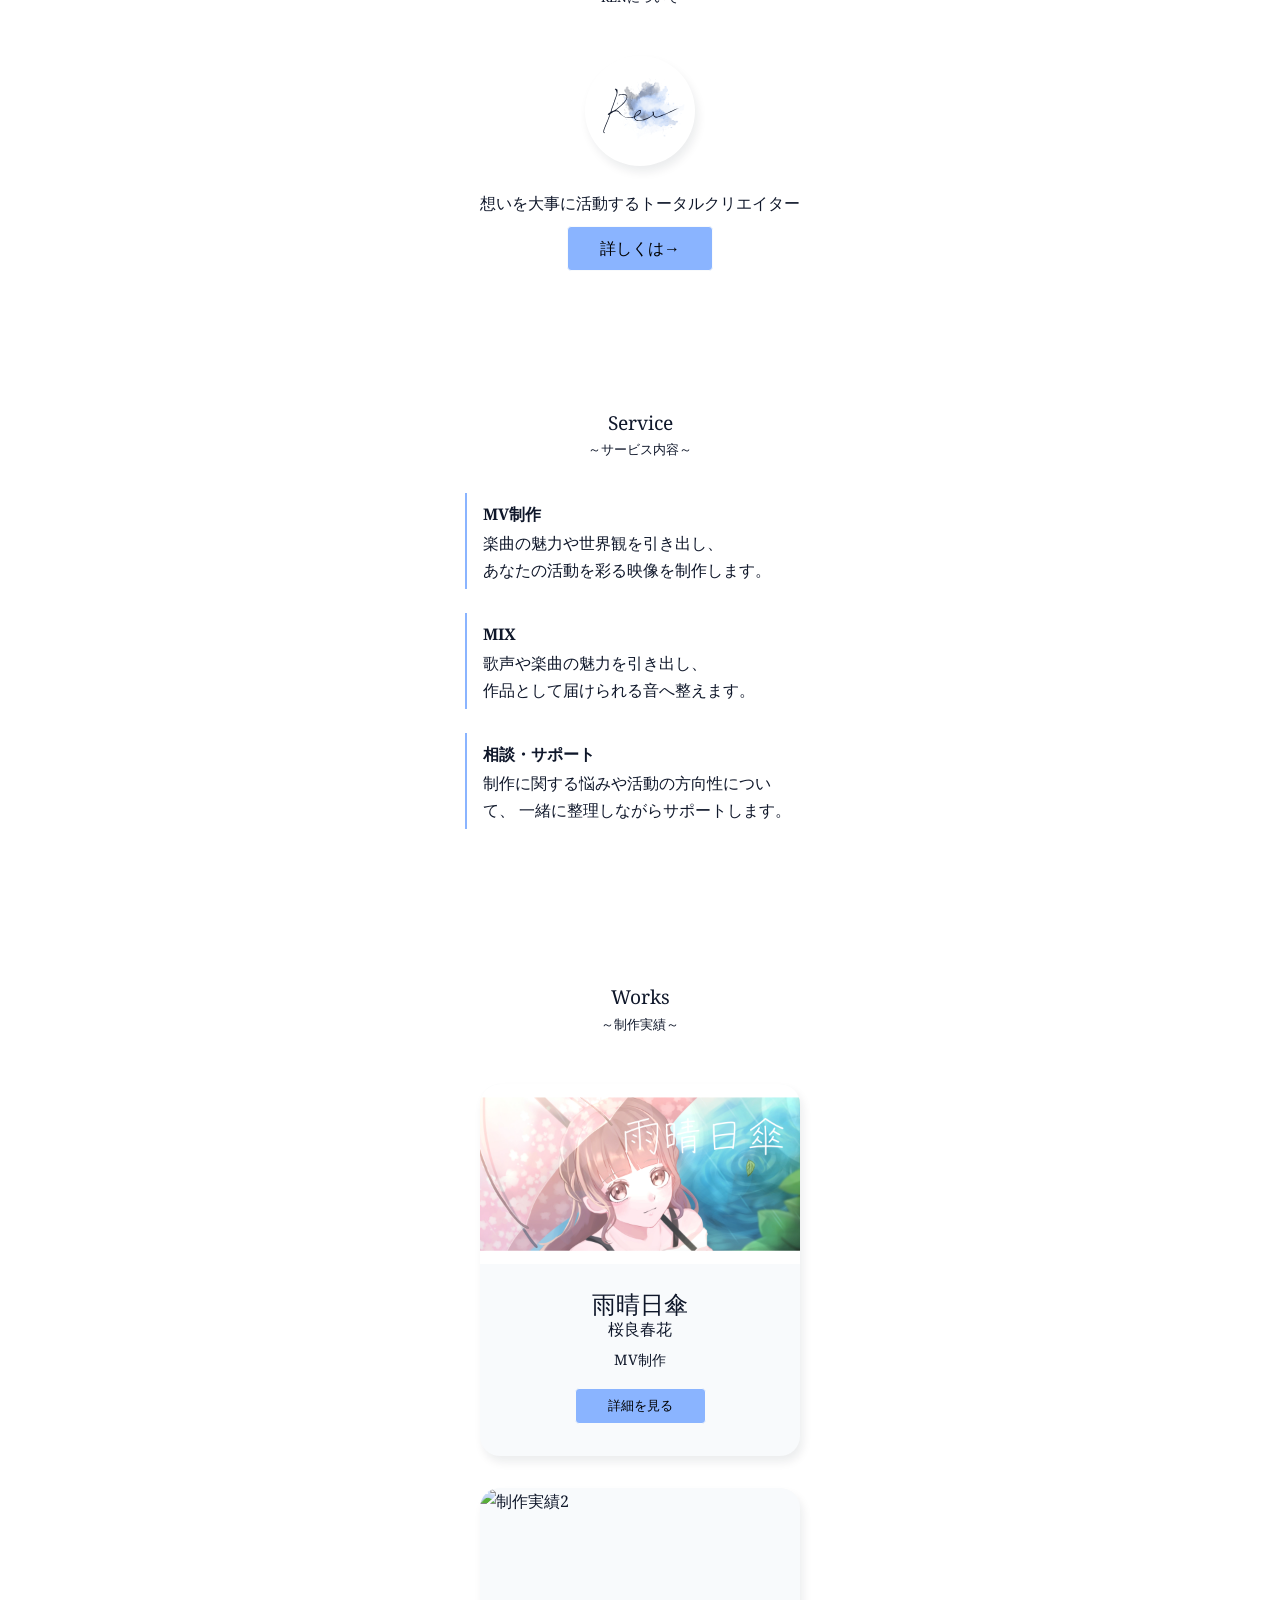
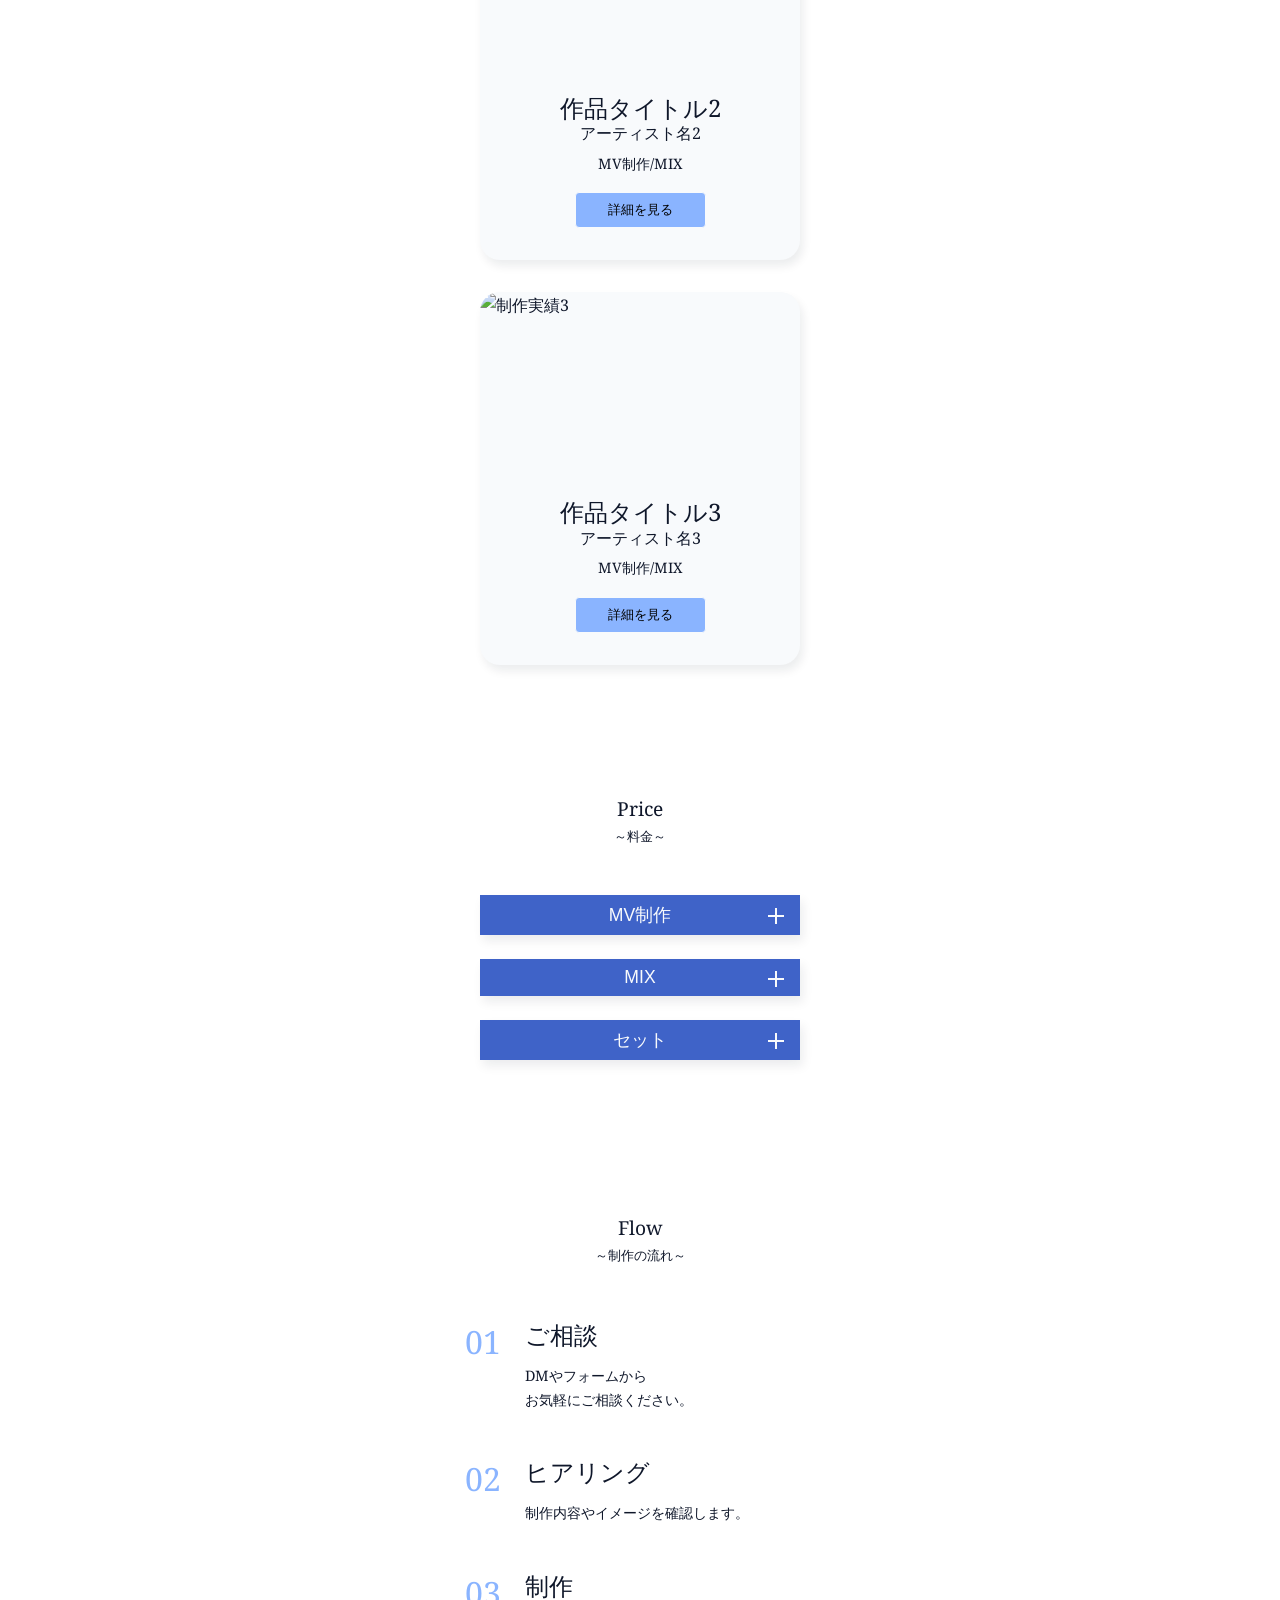
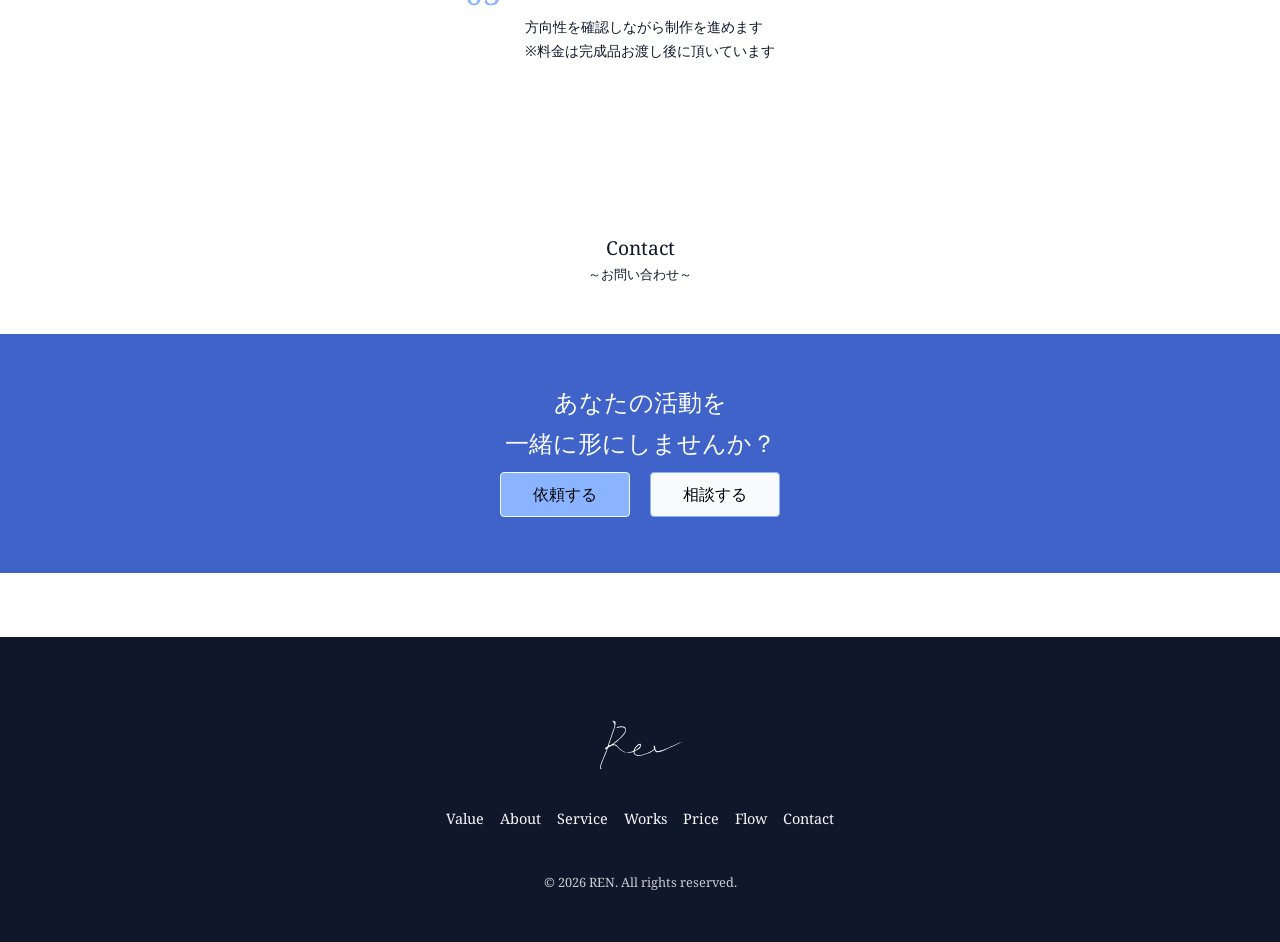
==== commit 91e8a775: "リファクタリング：CSS 修正：サービスセクション" ====
--- a/index.html
+++ b/index.html
@@ -28,6 +28,7 @@
     <link rel="stylesheet" href="1_PJF/CSS/reset.css">
     <link rel="stylesheet" href="1_PJF/CSS/variables.css">
     <link rel="stylesheet" href="1_PJF/CSS/common.css">
+    <link rel="stylesheet" href="1_PJF/CSS/layout.css">
     <link rel="stylesheet" href="1_PJF/CSS/components.css">
     <link rel="stylesheet" href="1_PJF/CSS/home.css">
 </head>
@@ -43,11 +44,11 @@
             <div class="hero-content">
                 <h1>あなたの活動の<br>すぐそばに</h1>
                 <div class="hero-buttons">
-                    <a href="https://docs.google.com/forms/d/e/1FAIpQLScAoAD_Q40mrKBWlBlf5Ea4ui6yTYV11xAYUg3yHE2wqwMzaw/viewform?usp=dialog" class="btn"target="_blank"
+                    <a href="https://docs.google.com/forms/d/e/1FAIpQLScAoAD_Q40mrKBWlBlf5Ea4ui6yTYV11xAYUg3yHE2wqwMzaw/viewform?usp=dialog" class="btn btn-primary"target="_blank"
                     rel="noopener noreferrer">
                         依頼する
                     </a>
-                    <a href="https://docs.google.com/forms/d/e/1FAIpQLScMtEHb3IhLRlhFY7k5L69Wm91a-fYlpV9A3SlL2iJXBz1dPQ/viewform?usp=dialog" class="btn btn-sub" target="_blank" rel="noopener noreferrer">
+                    <a href="https://docs.google.com/forms/d/e/1FAIpQLScMtEHb3IhLRlhFY7k5L69Wm91a-fYlpV9A3SlL2iJXBz1dPQ/viewform?usp=dialog" class="btn btn-secondary" target="_blank" rel="noopener noreferrer">
                         相談する
                     </a>
                 </div>
@@ -104,7 +105,7 @@
                     </div>
                     <p>想いを大事に活動するトータルクリエイター</p>
                 </div>
-                <a href="1_PJF/pages/about.html" class="btn">詳しくは→</a>
+                <a href="1_PJF/pages/about.html" class="btn btn-primary">詳しくは→</a>
             </div>
         </section>
 
@@ -117,12 +118,24 @@
                 <div class="service-list">
                     <article class="service-card">
                         <h3>MV制作</h3>
+                        <p>
+                            楽曲の魅力や世界観を引き出し、<br>
+                            あなたの活動を彩る映像を制作します。
+                        </p>
                     </article>
                     <article class="service-card">
                         <h3>MIX</h3>
+                        <p>
+                            歌声や楽曲の魅力を引き出し、<br>
+                            作品として届けられる音へ整えます。
+                        </p>
                     </article>
                     <article class="service-card">
                         <h3>相談・サポート</h3>
+                        <p>
+                            制作に関する悩みや活動の方向性について、
+                            一緒に整理しながらサポートします。
+                        </p>
                     </article>
                 </div>
             </div>
@@ -144,7 +157,7 @@
                             <h3>雨晴日傘</h3>
                             <h4>桜良春花</h4>
                             <p>MV制作</p>
-                            <button class="btn works-button"
+                            <button class="btn btn-primary works-button"
                             data-video="https://youtu.be/UWo_7vcf3qk?si=ShtH_1SO5KjmxkF7"
                             data-title="雨晴日傘"
                             data-artist="桜良春花"
@@ -165,7 +178,7 @@
                             <h3>作品タイトル2</h3>
                             <h4>アーティスト名2</h4>
                             <p>MV制作/MIX</p>
-                            <button class="btn works-button">詳細を見る</button>
+                            <button class="btn btn-primary works-button">詳細を見る</button>
                         </div>
                     </article>
 
@@ -178,7 +191,7 @@
                             <h3>作品タイトル3</h3>
                             <h4>アーティスト名3</h4>
                             <p>MV制作/MIX</p>
-                            <button class="btn works-button">詳細を見る</button>
+                            <button class="btn btn-primary works-button">詳細を見る</button>
                         </div>
                     </article>
                 </div>
@@ -332,12 +345,12 @@
                     <p>
                         あなたの活動を<br>一緒に形にしませんか？
                     </p>
-                    <a href="https://docs.google.com/forms/d/e/1FAIpQLScAoAD_Q40mrKBWlBlf5Ea4ui6yTYV11xAYUg3yHE2wqwMzaw/viewform?usp=dialog" class="contact-button"
+                    <a href="https://docs.google.com/forms/d/e/1FAIpQLScAoAD_Q40mrKBWlBlf5Ea4ui6yTYV11xAYUg3yHE2wqwMzaw/viewform?usp=dialog" class="btn btn-primary"
                     target="_blank"
                     rel="noopener noreferrer">
                         依頼する
                     </a>
-                    <a href="https://docs.google.com/forms/d/e/1FAIpQLScMtEHb3IhLRlhFY7k5L69Wm91a-fYlpV9A3SlL2iJXBz1dPQ/viewform?usp=dialog" class="contact-button-sub"
+                    <a href="https://docs.google.com/forms/d/e/1FAIpQLScMtEHb3IhLRlhFY7k5L69Wm91a-fYlpV9A3SlL2iJXBz1dPQ/viewform?usp=dialog" class="btn btn-secondary"
                     target="_blank"
                     rel="noopener noreferrer">
                         相談する
--- a/1_PJF/CSS/variables.css
+++ b/1_PJF/CSS/variables.css
@@ -9,9 +9,22 @@
    --color-accent: #8AB4FF;
    --color-white: #F8FAFC;
 
+   /* RGB（透明度調整用） */
+   --rgb-base:15,23,42;
+   --rgb-main:63,99,200;
+   --rgb-accent:138,180,255;
+   --rgb-white:248,250,252;
+
+
    /*フォントサイズ*/
    --font-small: 1rem;
    --font-medium: 1.5rem;
    --font-large: 2rem;
 
+   /*シャドウ*/
+   --shadow: 3px 6px 10px rgba(15,23,42,0.08);
+
+   /*丸み*/
+   --radius: 20px;
+
 }
--- a/1_PJF/CSS/common.css
+++ b/1_PJF/CSS/common.css
@@ -42,56 +42,7 @@
 }
 
 /*-------------------------------- 
-   Header Styles 
----------------------------------*/
-
-.header{
-   width: 100%;
-   display: flex;
-   justify-content: space-between;
-   align-items: center;
-   padding: 0.5rem;
-   position: fixed;
-   top: 0;
-   left: 0;
-   z-index: 100;
-   background-color: rgba(255, 255, 255, 0.8);
-}
-
-.header-logo img{
-   width: 40px;
-}
-
-/*-------------------------------- 
-   Navigation Styles
----------------------------------*/
-
-.nav{
-   display: none;
-   position: absolute;
-   top: 100%;
-   left: 0;
-   width: 100%;
-   background-color: var(--color-white);
-}
-
-.nav.active{
-   display: block;
-}
-
-.nav ul{
-   list-style: none;
-}
-
-.nav a{
-   display: block;
-   padding: 1rem;
-   color: var(--color-base);
-   text-decoration: none;
-}
-
-/*-------------------------------- 
-   Navigation Styles
+   hamburger Styles
 ---------------------------------*/
 
 .hamburger{
@@ -124,51 +75,4 @@
 
 .hamburger.active span:nth-child(3){
    transform: translateY(-7px) rotate(-45deg);
-}
-
-/*-------------------------------- 
-   Footer Styles
----------------------------------*/
-
-.footer{
-   padding:3rem 1rem;
-   background-color:var(--color-base);
-   color:var(--color-white);
-}
-
-.footer-logo{
-   display:flex;
-   justify-content:center;
-   align-items:center;
-   margin-bottom: 0rem;
-}
-
-.footer-logo img{
-   width: 120px;
-   height: auto;
-}
-
-.footer-nav{
-   margin-top:0rem;
-}
-
-.footer-nav ul{
-   list-style:none;
-   display:flex;
-   justify-content: center;
-   align-items:center;
-   gap:1rem;
-   flex-wrap: wrap;
-}
-.footer-nav a{
-   font-size: 0.9rem;
-   color:var(--color-white);
-   text-decoration:none;
-}
-
-.copyright{
-   margin-top:2.5rem;
-   text-align:center;
-   font-size:0.8rem;
-   opacity:0.8;
 }
--- a/1_PJF/CSS/layout.css
+++ b/1_PJF/CSS/layout.css
@@ -0,0 +1,95 @@
+/*-------------------------------- 
+   Header Styles 
+---------------------------------*/
+
+.header{
+   width: 100%;
+   display: flex;
+   justify-content: space-between;
+   align-items: center;
+   padding: 0.5rem;
+   position: fixed;
+   top: 0;
+   left: 0;
+   z-index: 100;
+   background-color: rgba(255, 255, 255, 0.8);
+}
+
+.header-logo img{
+   width: 40px;
+}
+
+/*-------------------------------- 
+   Navigation Styles
+---------------------------------*/
+
+.nav{
+   display: none;
+   position: absolute;
+   top: 100%;
+   left: 0;
+   width: 100%;
+   background-color: var(--color-white);
+}
+
+.nav.active{
+   display: block;
+}
+
+.nav ul{
+   list-style: none;
+}
+
+.nav a{
+   display: block;
+   padding: 1rem;
+   color: var(--color-base);
+   text-decoration: none;
+}
+
+/*-------------------------------- 
+   Footer Styles
+---------------------------------*/
+
+.footer{
+   padding:3rem 1rem;
+   background-color:var(--color-base);
+   color:var(--color-white);
+}
+
+.footer-logo{
+   display:flex;
+   justify-content:center;
+   align-items:center;
+   margin-bottom: 0rem;
+}
+
+.footer-logo img{
+   width: 120px;
+   height: auto;
+}
+
+.footer-nav{
+   margin-top:0rem;
+}
+
+.footer-nav ul{
+   list-style:none;
+   display:flex;
+   justify-content: center;
+   align-items:center;
+   gap:1rem;
+   flex-wrap: wrap;
+}
+.footer-nav a{
+   font-size: 0.9rem;
+   color:var(--color-white);
+   text-decoration:none;
+}
+
+.copyright{
+   margin-top:2.5rem;
+   text-align:center;
+   font-size:0.8rem;
+   opacity:0.8;
+}
--- a/1_PJF/CSS/components.css
+++ b/1_PJF/CSS/components.css
@@ -1,36 +1,36 @@
 .btn{
    display: inline-block;
-   padding: 0.8rem 2rem;
-   background-color: var(--color-accent);
-   color: black;
+   padding: 0.5rem 2rem;
    text-decoration: none;
-   border-radius: 999px;
+   border-radius: 4px;
    margin: 0.5rem;
    cursor: pointer;
 }
 
-.btn-sub{
-   display: inline-block;
-   padding: 0.8rem 2rem;
+.btn-primary{
+   background-color: var(--color-accent);
+   border: 1px solid var(--color-white);
+   color: black;
+}
+
+.btn-secondary{
    background-color: var(--color-white);
    border: 1px solid var(--color-accent);
    color: black;
-   text-decoration: none;
-   border-radius: 999px;
-   margin: 0.5rem;
-   cursor: pointer;
 }
 
 .card{
    width: 100%;
    max-width: 320px;
    background-color: var(--color-white);
-   border-radius: 20px;
+   border-radius: var(--radius);
    overflow: hidden;
-   box-shadow: 3px 6px 10px rgba(15,23,42,0.08);
+   box-shadow: var(--shadow);
 }
 
-/*Modal Styles*/
+/*-------------------------------- 
+   Modal Styles
+---------------------------------*/
 
 .modal{
    opacity: 0;
@@ -58,13 +58,13 @@
    max-width: 900px;
    background-color: var(--color-white);
    padding: 1rem;
-   border-radius: 12px;
+   border-radius: var(--radius);
 }
 
 .modal-content iframe{
    width: 100%;
    aspect-ratio: 16/9;
-   border-radius: 12px;
+   border-radius: var(--radius);
 }
 
 .close{
@@ -97,7 +97,7 @@
    border: none;
    font-size: 1.1rem;
    color: var(--color-white);
-   box-shadow: 3px 6px 10px rgba(15,23,42,0.08);
+   box-shadow: var(--shadow);
    margin-bottom: 0.5rem;
 }
 
--- a/1_PJF/CSS/home.css
+++ b/1_PJF/CSS/home.css
@@ -126,7 +126,7 @@
    border-radius: 50%;
    margin:0 auto;
    object-fit: cover;
-   box-shadow: 3px 6px 10px rgba(15,23,42,0.08);
+   box-shadow: var(--shadow);
 }
 
 .about-content p{
@@ -146,14 +146,17 @@
 .service-card{
    display: flex;
    flex-direction: column;
-   align-items: center;
-   text-align: center;
-   width: 100%;
-   max-width: 300px;
-   padding: 0.5rem 1rem;
+   text-align: left;
+   width: 100%;
+   max-width: 350px;
+   padding: 0.3rem 1rem;
    margin-bottom: 1.5rem;
-   background-color: var(--color-white);
-   box-shadow:3px 6px 10px rgba(15,23,42,0.08);
+   border-left:2px solid var(--color-accent);
+}
+
+.service-card h3{
+   font-weight: bold;
+   line-height: 2;
 }
 
 /*-------------------------------- 
@@ -260,7 +263,7 @@
    margin-top: 3rem;
    padding: 3rem 1.5rem;
    text-align: center;
-   background-color: var(--color-main);
+   background-color:var(--color-main);
    color: white;
 }
 
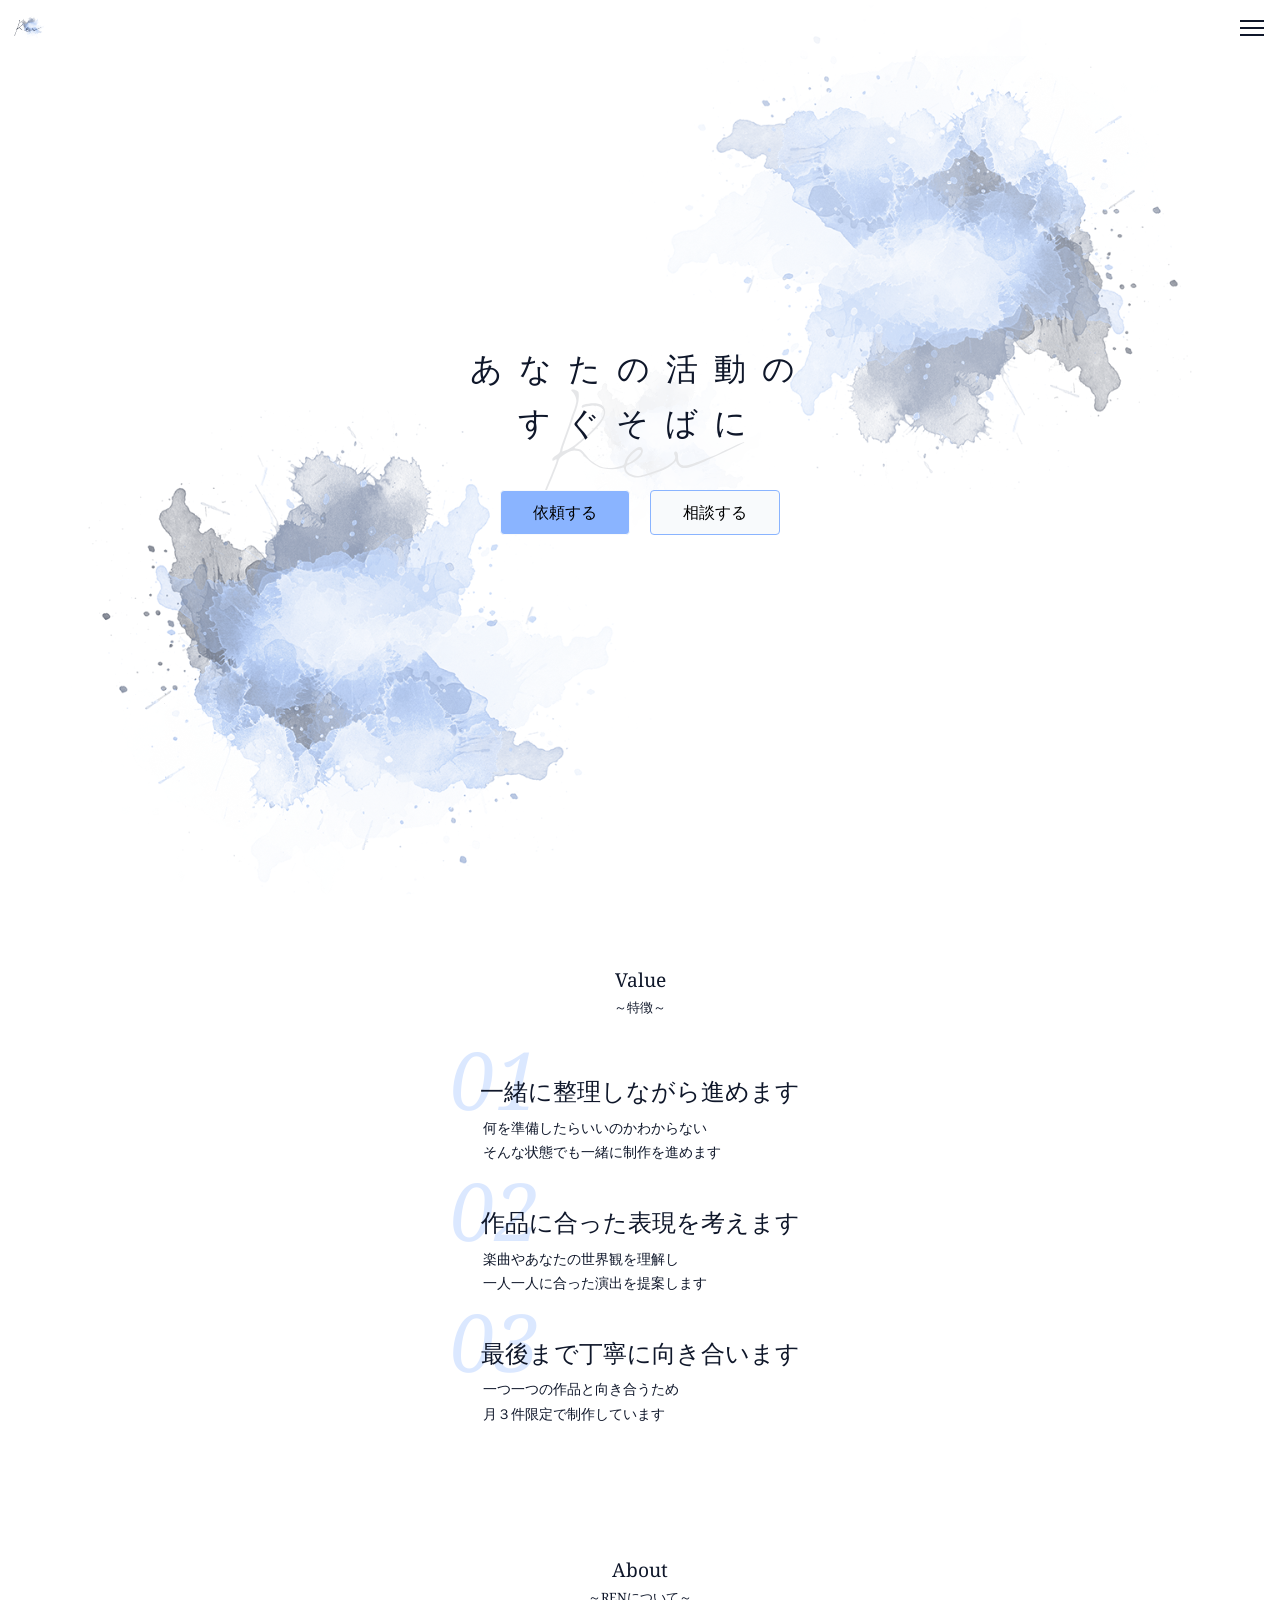
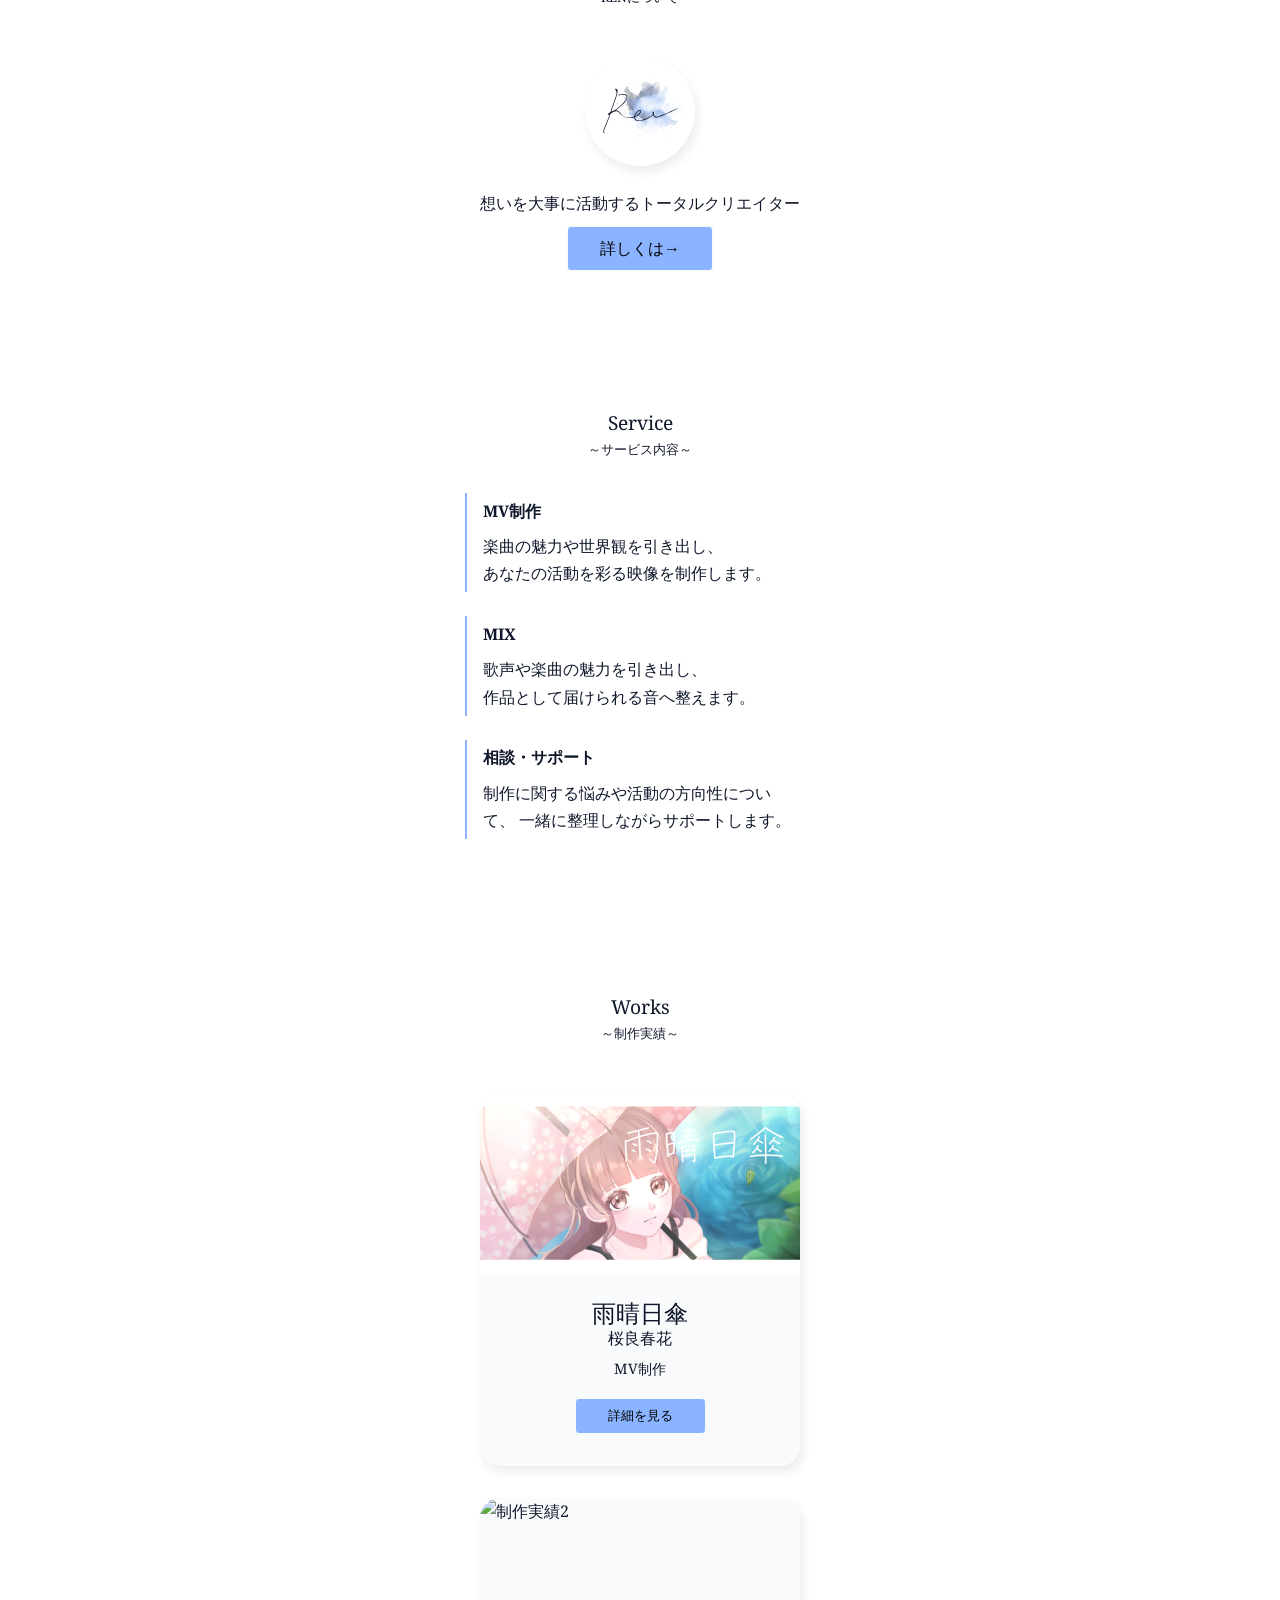
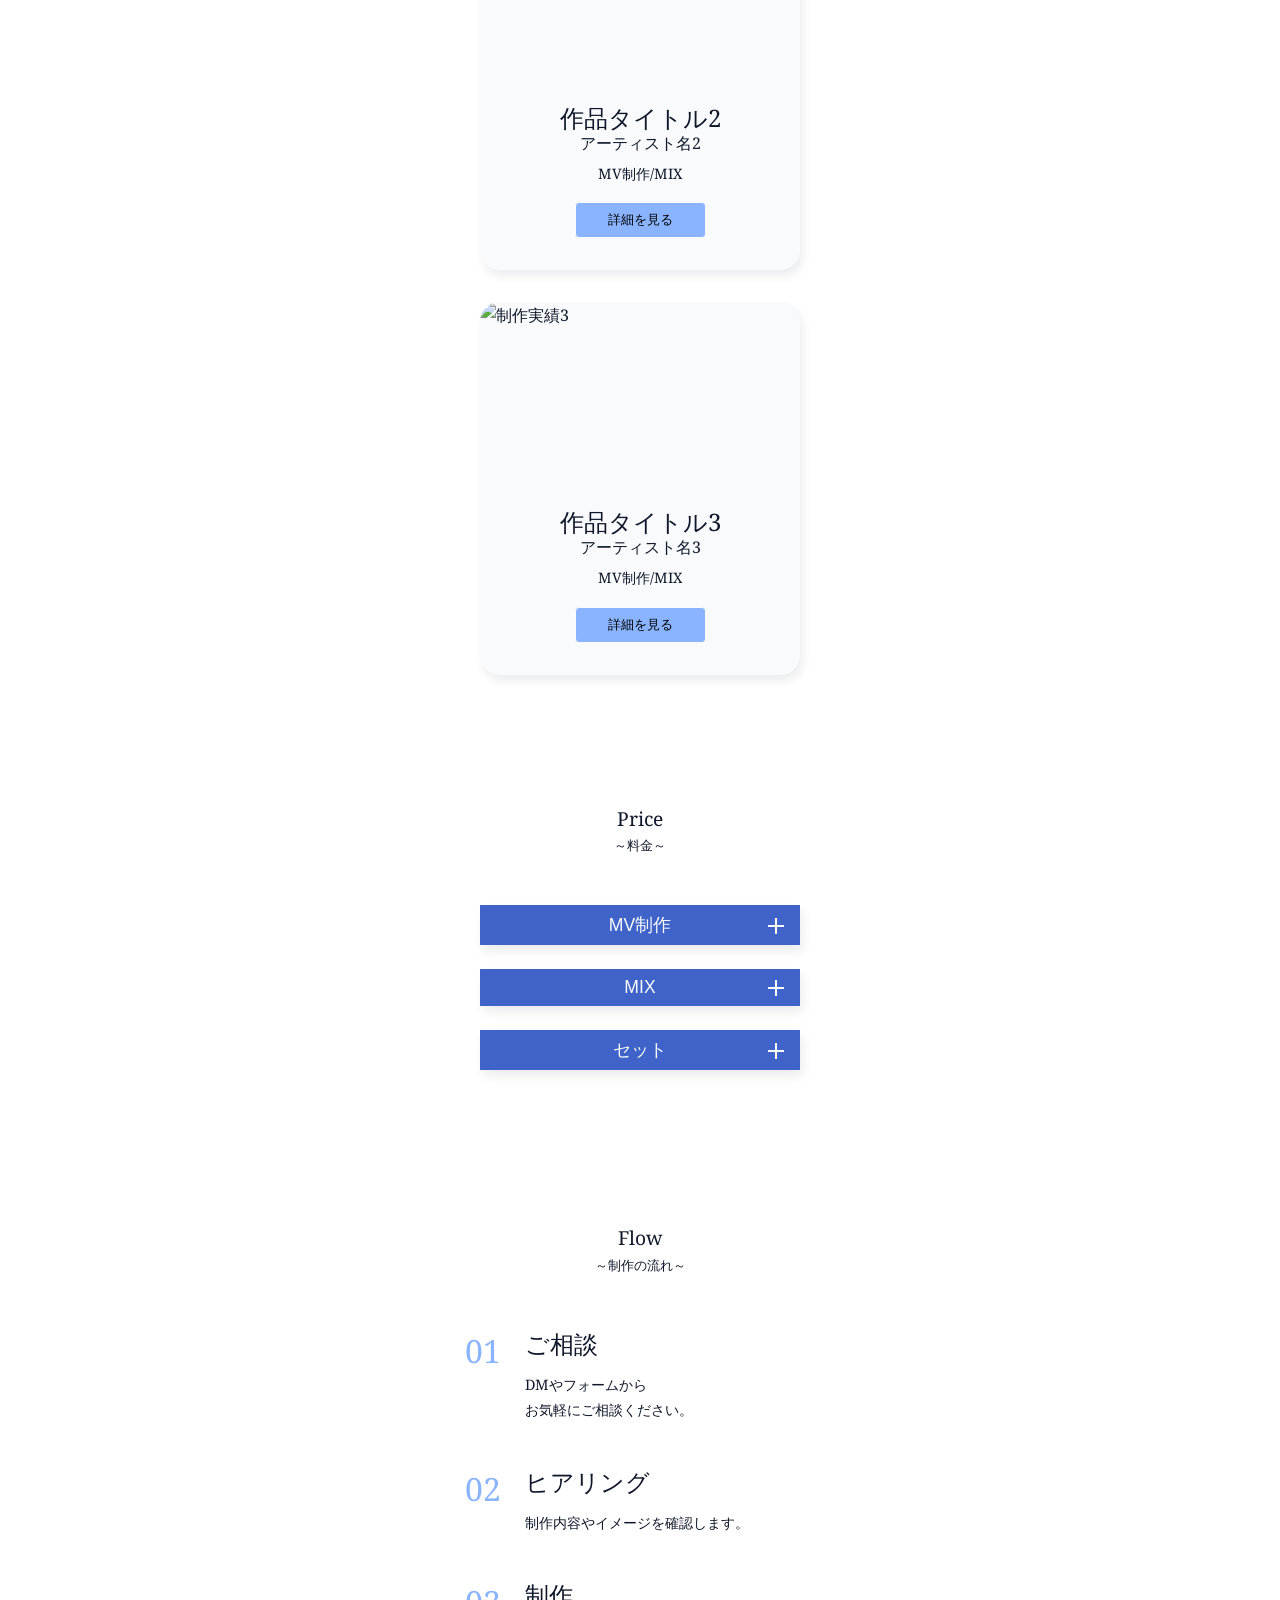
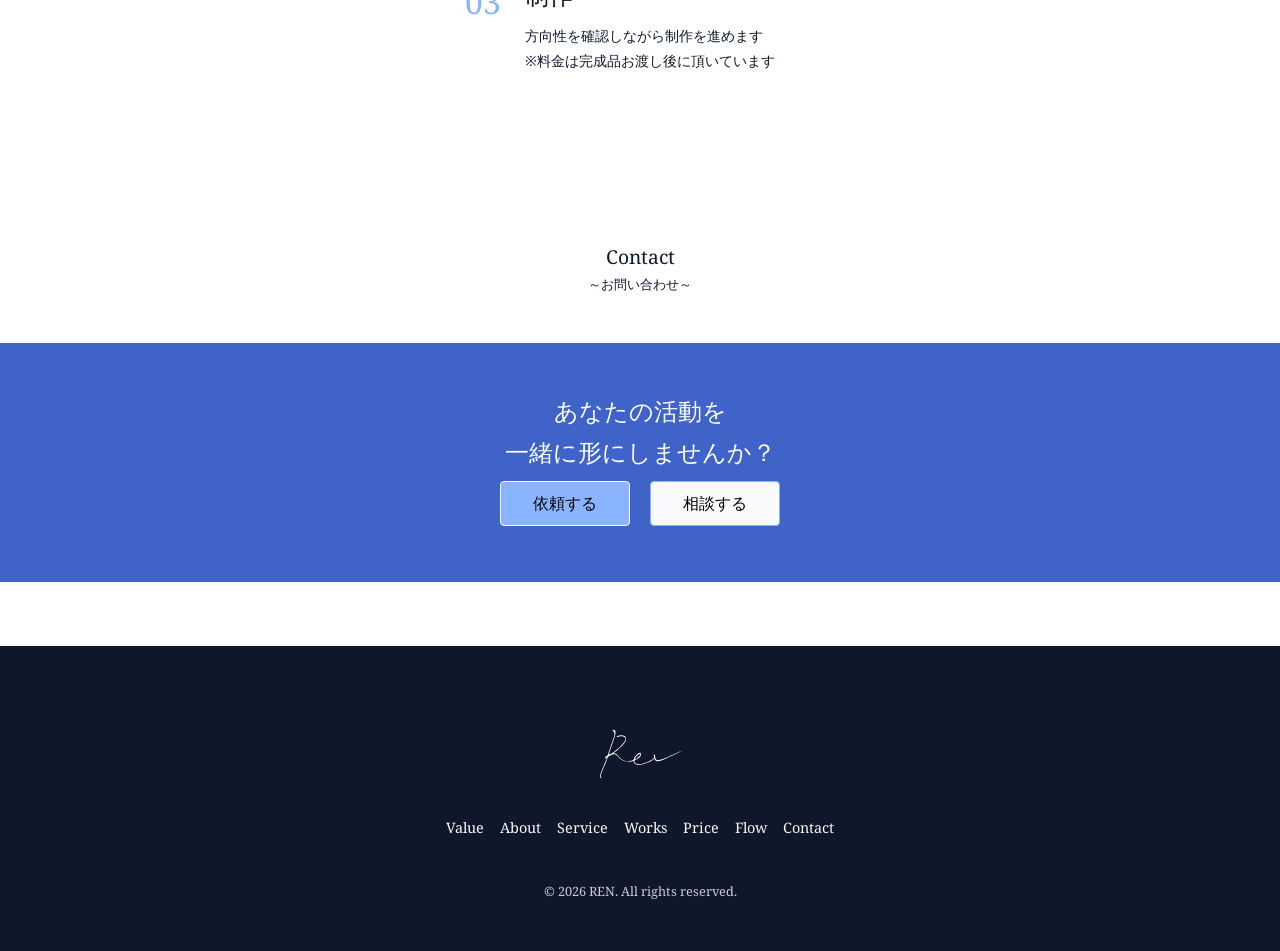
==== commit 7214dbc6: "修正：aboutページHTML＆CSS" ====
--- a/index.html
+++ b/index.html
@@ -250,7 +250,7 @@
                         </div>
                     </article>
 
-                    <article class="price-item">
+                    <article class="price-item accordion-item">
                         <button class="accordion-title">
                             MIX
                             <span class="accordion-icon"></span>
@@ -265,7 +265,7 @@
                         </div>
                     </article>
 
-                    <article class="price-item">
+                    <article class="price-item accordion-item">
                         <button class="accordion-title">
                             セット
                             <span class="accordion-icon"></span>
--- a/1_PJF/CSS/home.css
+++ b/1_PJF/CSS/home.css
@@ -156,7 +156,7 @@
 
 .service-card h3{
    font-weight: bold;
-   line-height: 2;
+   margin-bottom: 0.5rem;
 }
 
 /*-------------------------------- 
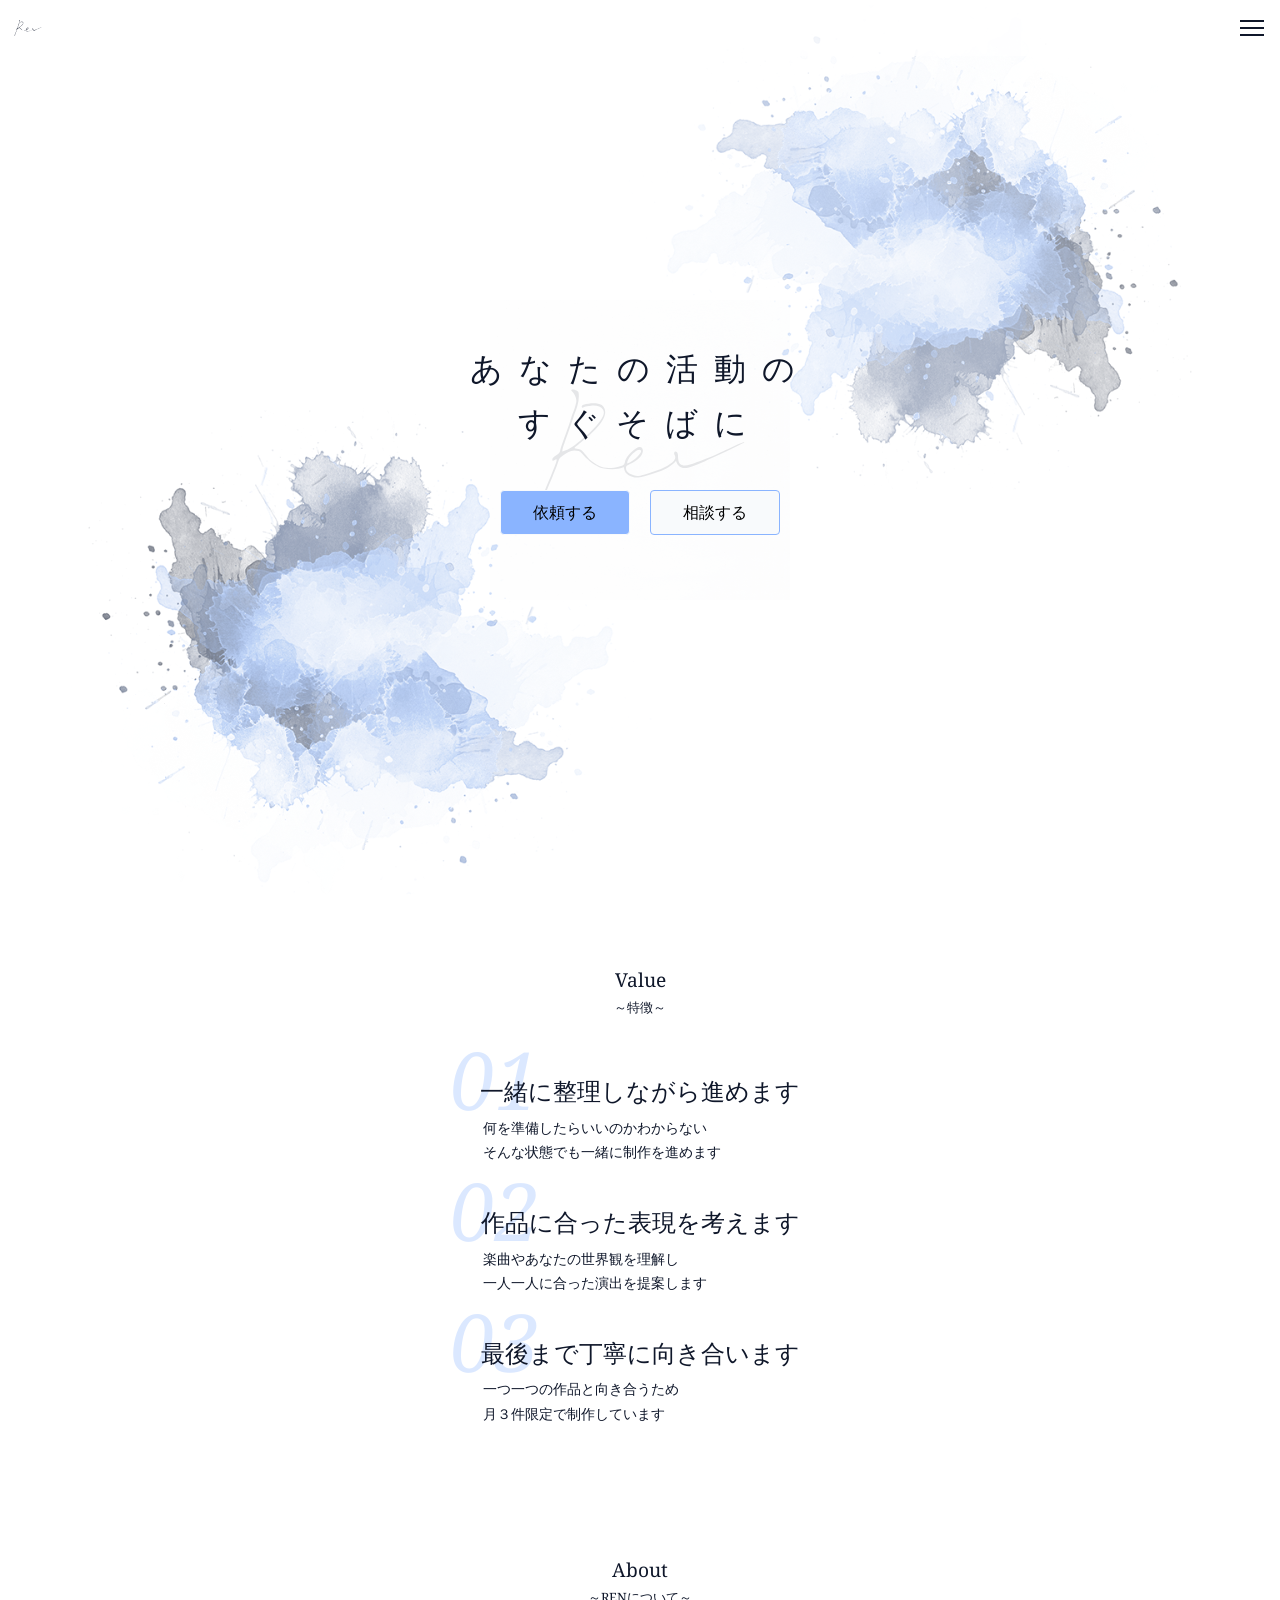
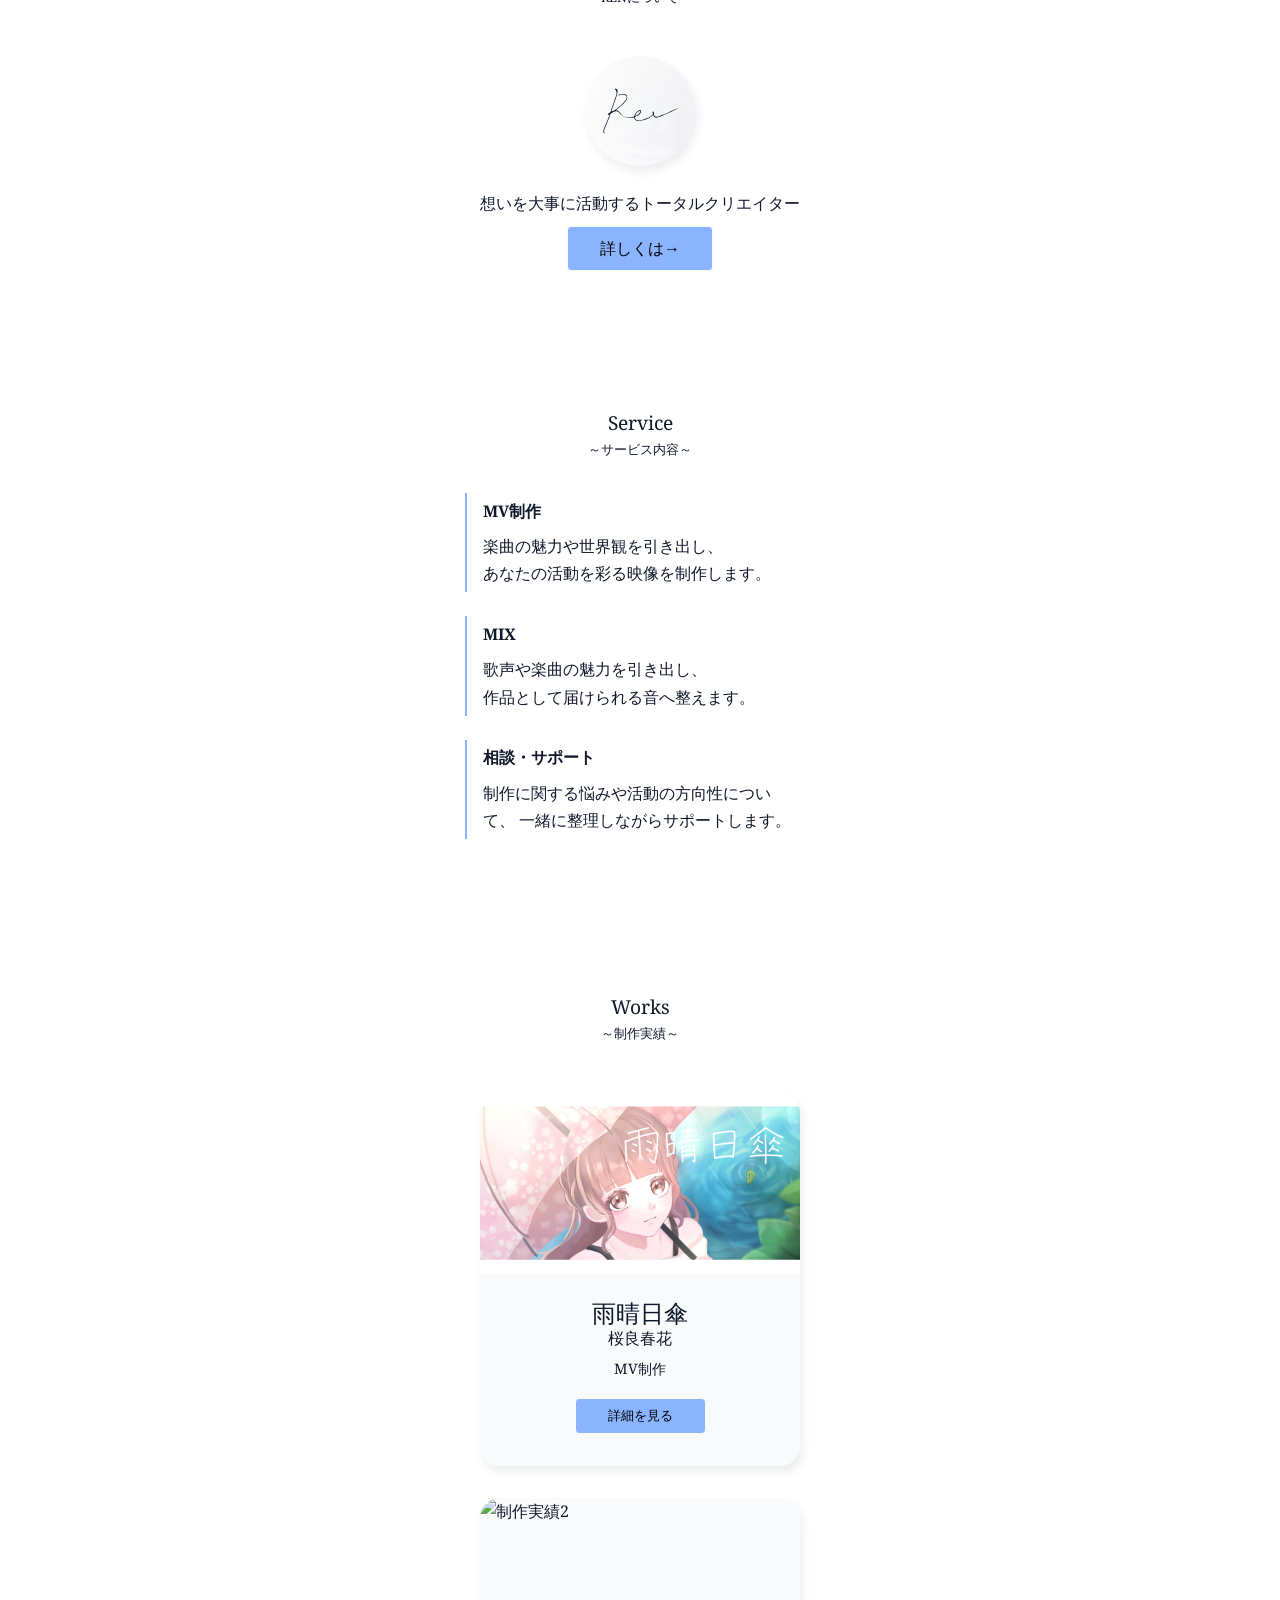
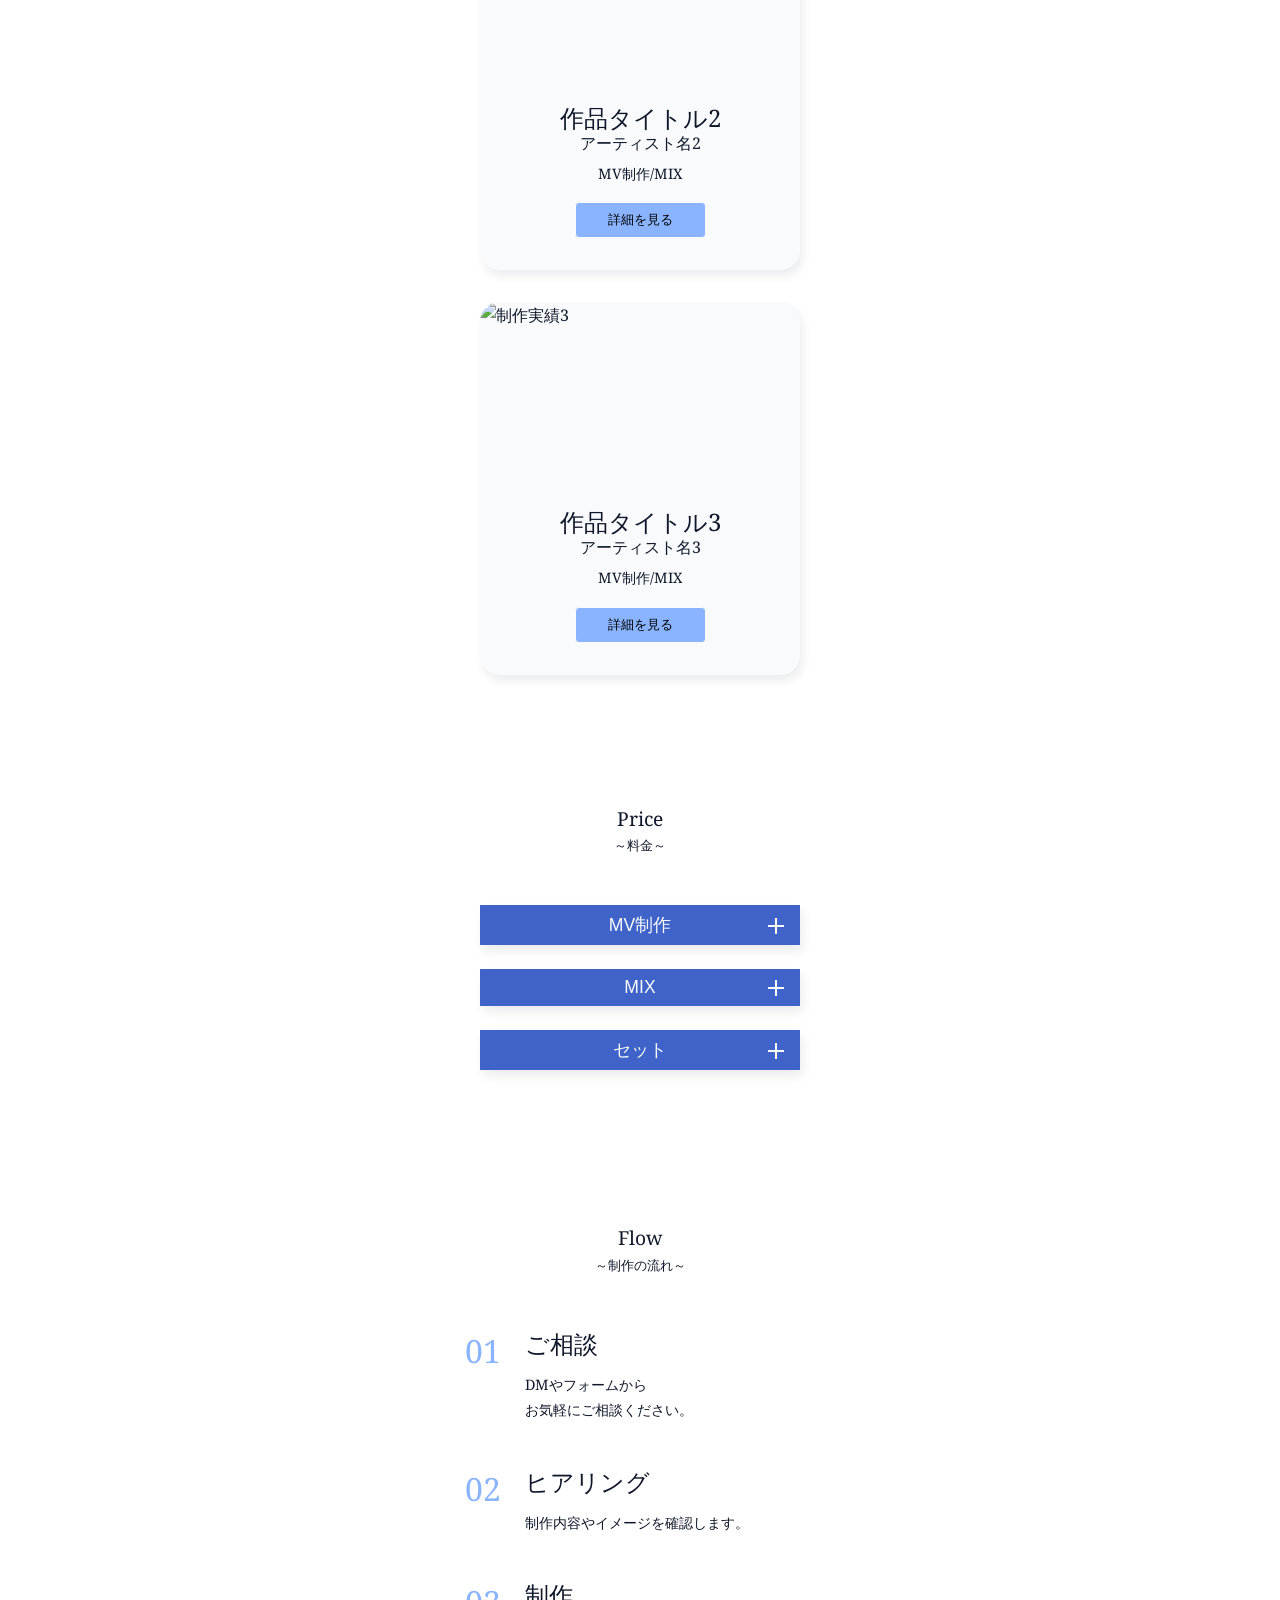
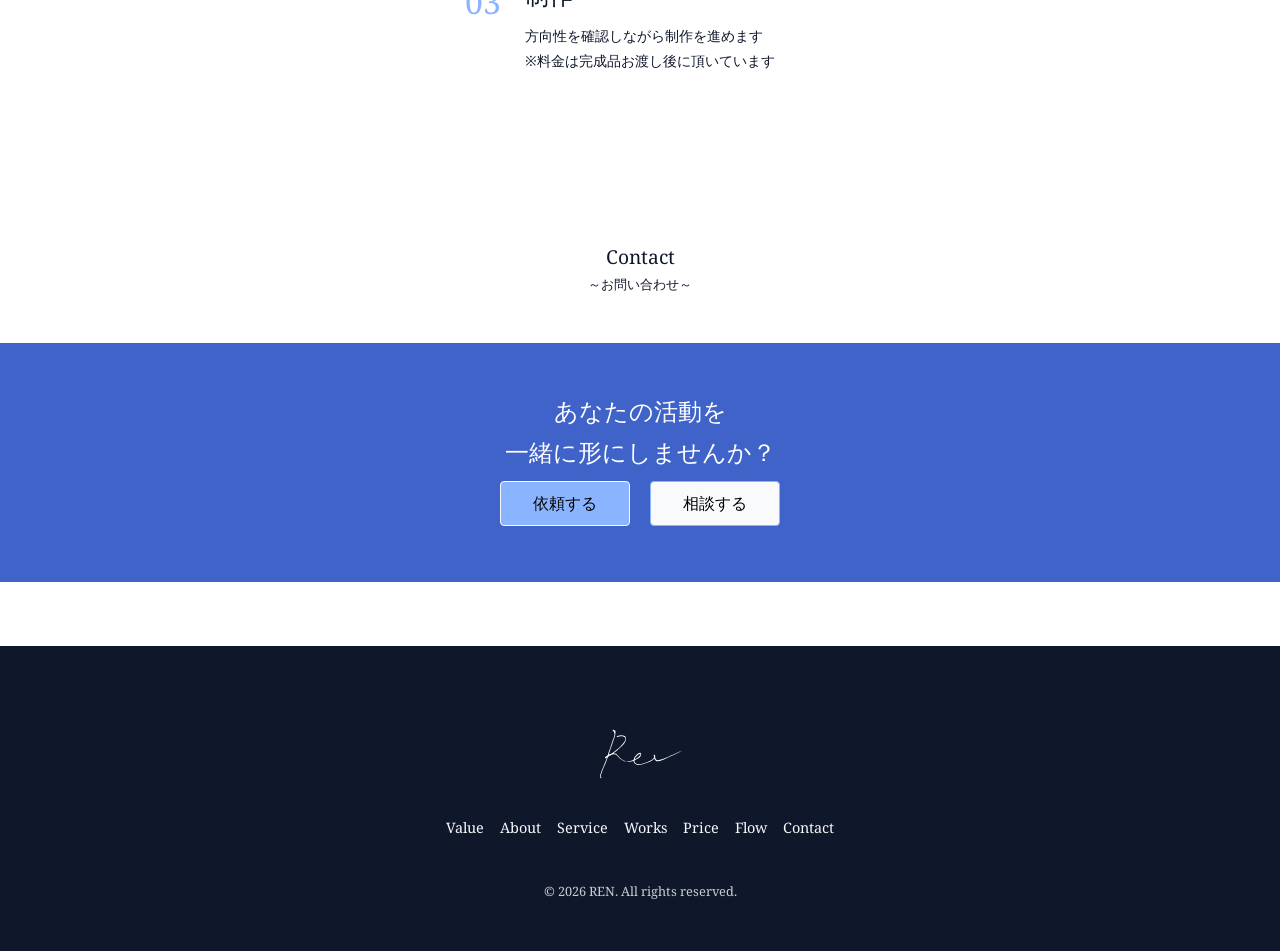
==== commit 3ecdd249: "修正：画像パスおよび対応するCSS" ====
--- a/index.html
+++ b/index.html
@@ -14,8 +14,8 @@
     <!--サイト説明-->
      <meta name="description" content="映像制作・MIXを通して、歌い手やクリエイターの活動をサポートするRENのポートフォリオサイトです。">
     <!--favicon-->
-    <link rel="icon" href="images/個人活動ロゴ_Rのみ_白背景.svg" type="image/svg+xml">
-    <link rel="icon" href="images/個人活動ロゴ_Rのみ_白背景.png" type="image/png">
+    <link rel="icon" href="images/個人活動ロゴ_Rのみ.svg" type="image/svg+xml">
+    <link rel="icon" href="images/個人活動ロゴ_Rのみ.png" type="image/png">
     <!--OGP設定-->
     <meta property="og:title" content="REN「あなたの活動のすぐそばに」">
     <meta property="og:description" content="MV制作・MIXを通して、歌い手やクリエイターの活動をサポートするRENのポートフォリオサイトです。">
@@ -37,7 +37,7 @@
 
     <main>
         <section class="hero" id="hero">
-            <img class="hero-logo-bg" src="images/個人活動ロゴ_v1.svg">
+            <img class="hero-logo-bg" src="images/個人活動ロゴ_ロゴ.svg">
             <img class="hero-ink hero-ink-top" src="images/水彩インク素材＿色有.png">
             <img class="hero-ink hero-ink-bottom" src="images/水彩インク素材＿色有.png">
 
@@ -101,7 +101,7 @@
                 </div>
                 <div class="about-content">
                     <div class="about-image">
-                        <img src="images/個人活動ロゴ_v1.svg" alt="REN">
+                        <img src="images/個人活動ロゴ_ロゴ.svg" alt="REN">
                     </div>
                     <p>想いを大事に活動するトータルクリエイター</p>
                 </div>
--- a/1_PJF/CSS/layout.css
+++ b/1_PJF/CSS/layout.css
@@ -17,6 +17,7 @@
 
 .header-logo img{
    width: 40px;
+   height: auto;
 }
 
 /*-------------------------------- 
--- a/1_PJF/CSS/home.css
+++ b/1_PJF/CSS/home.css
@@ -120,7 +120,7 @@
    margin-top: 3rem;
 }
 
-.about-image{
+.about-image img{
    width: 110px;
    height: 110px;
    border-radius: 50%;
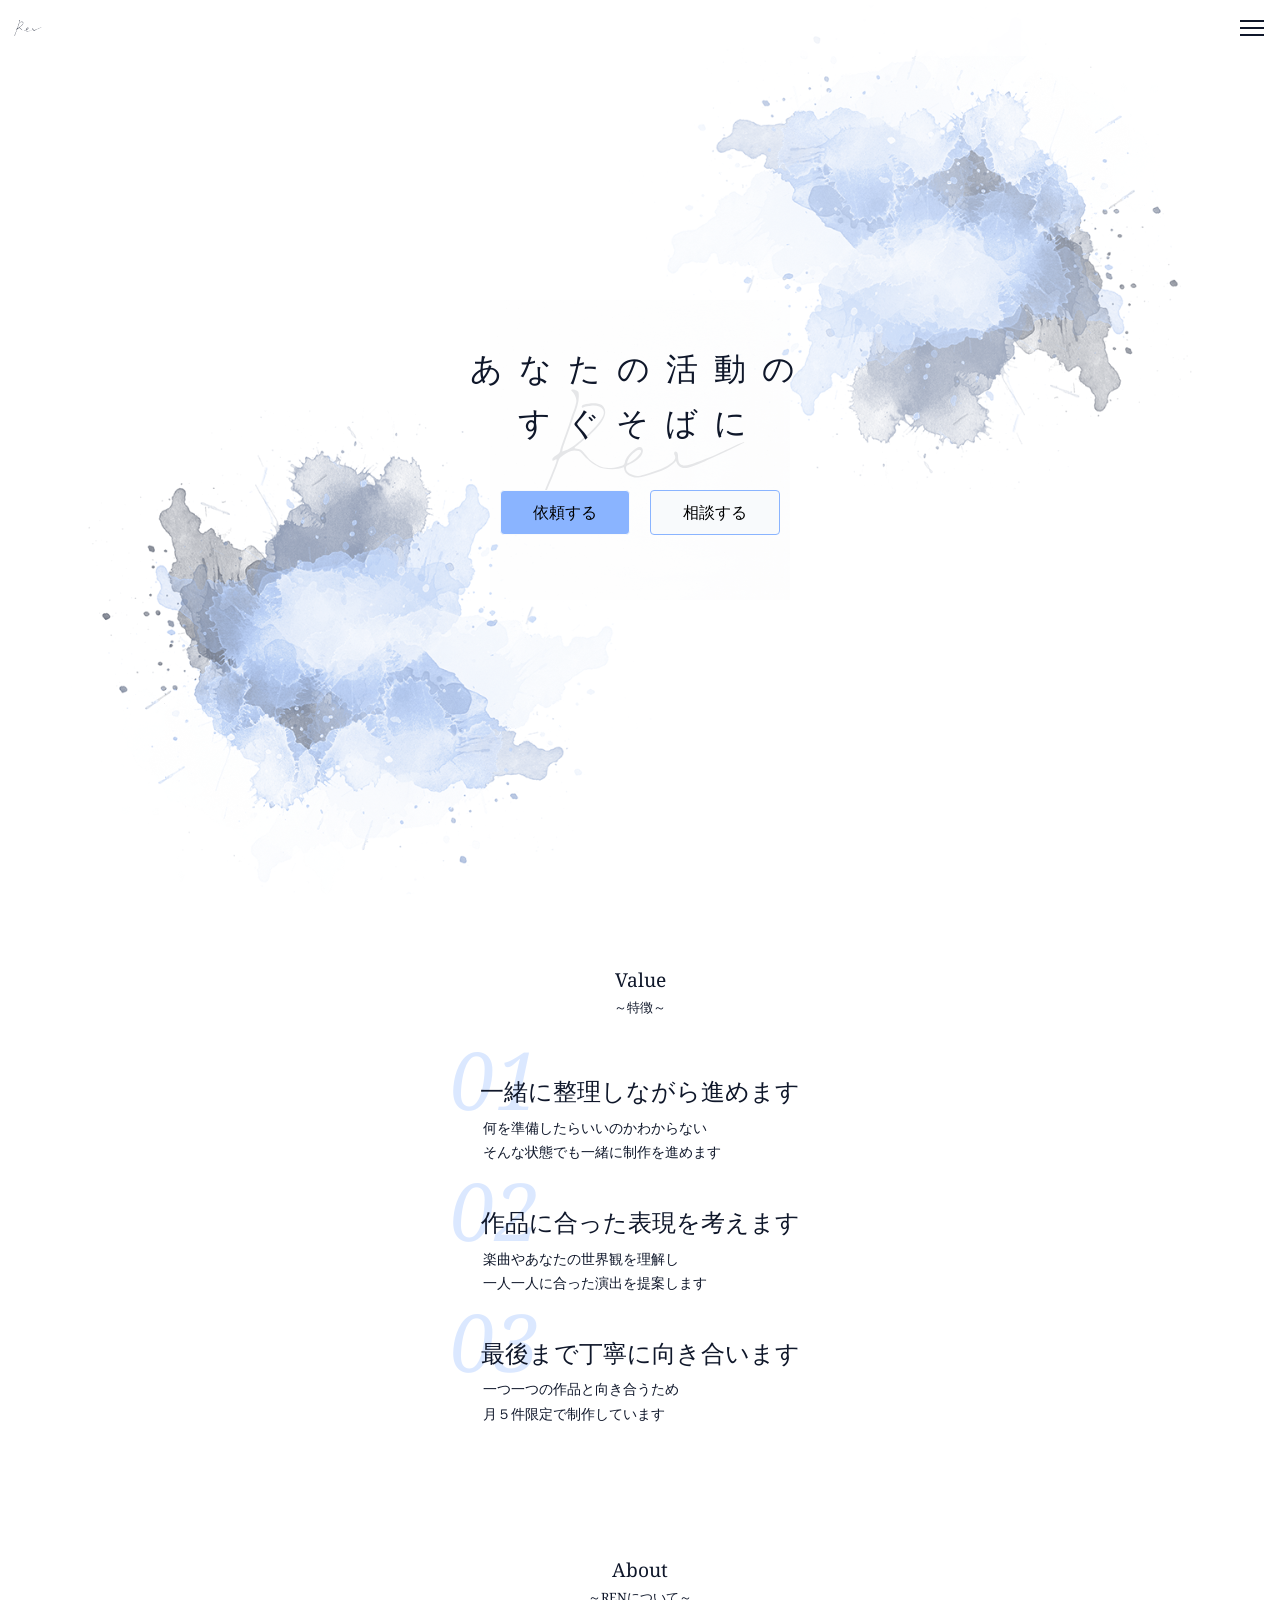
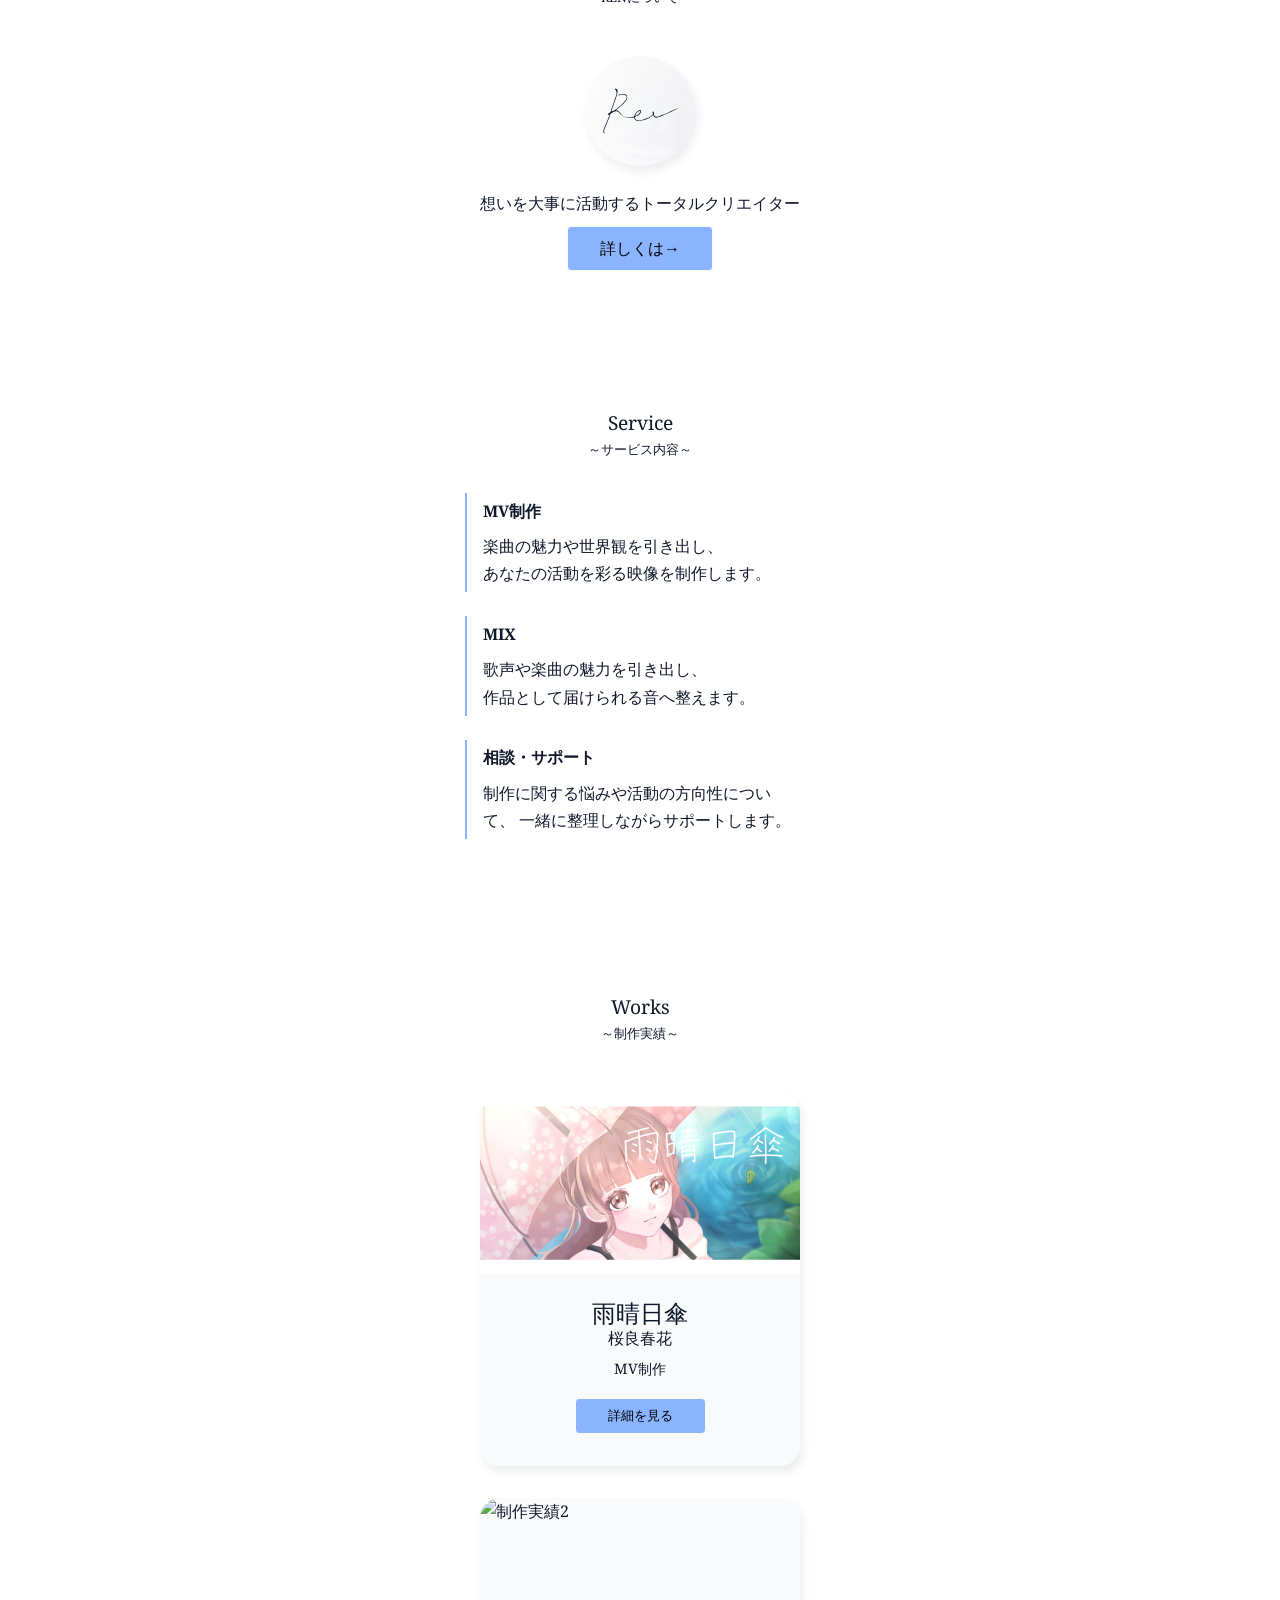
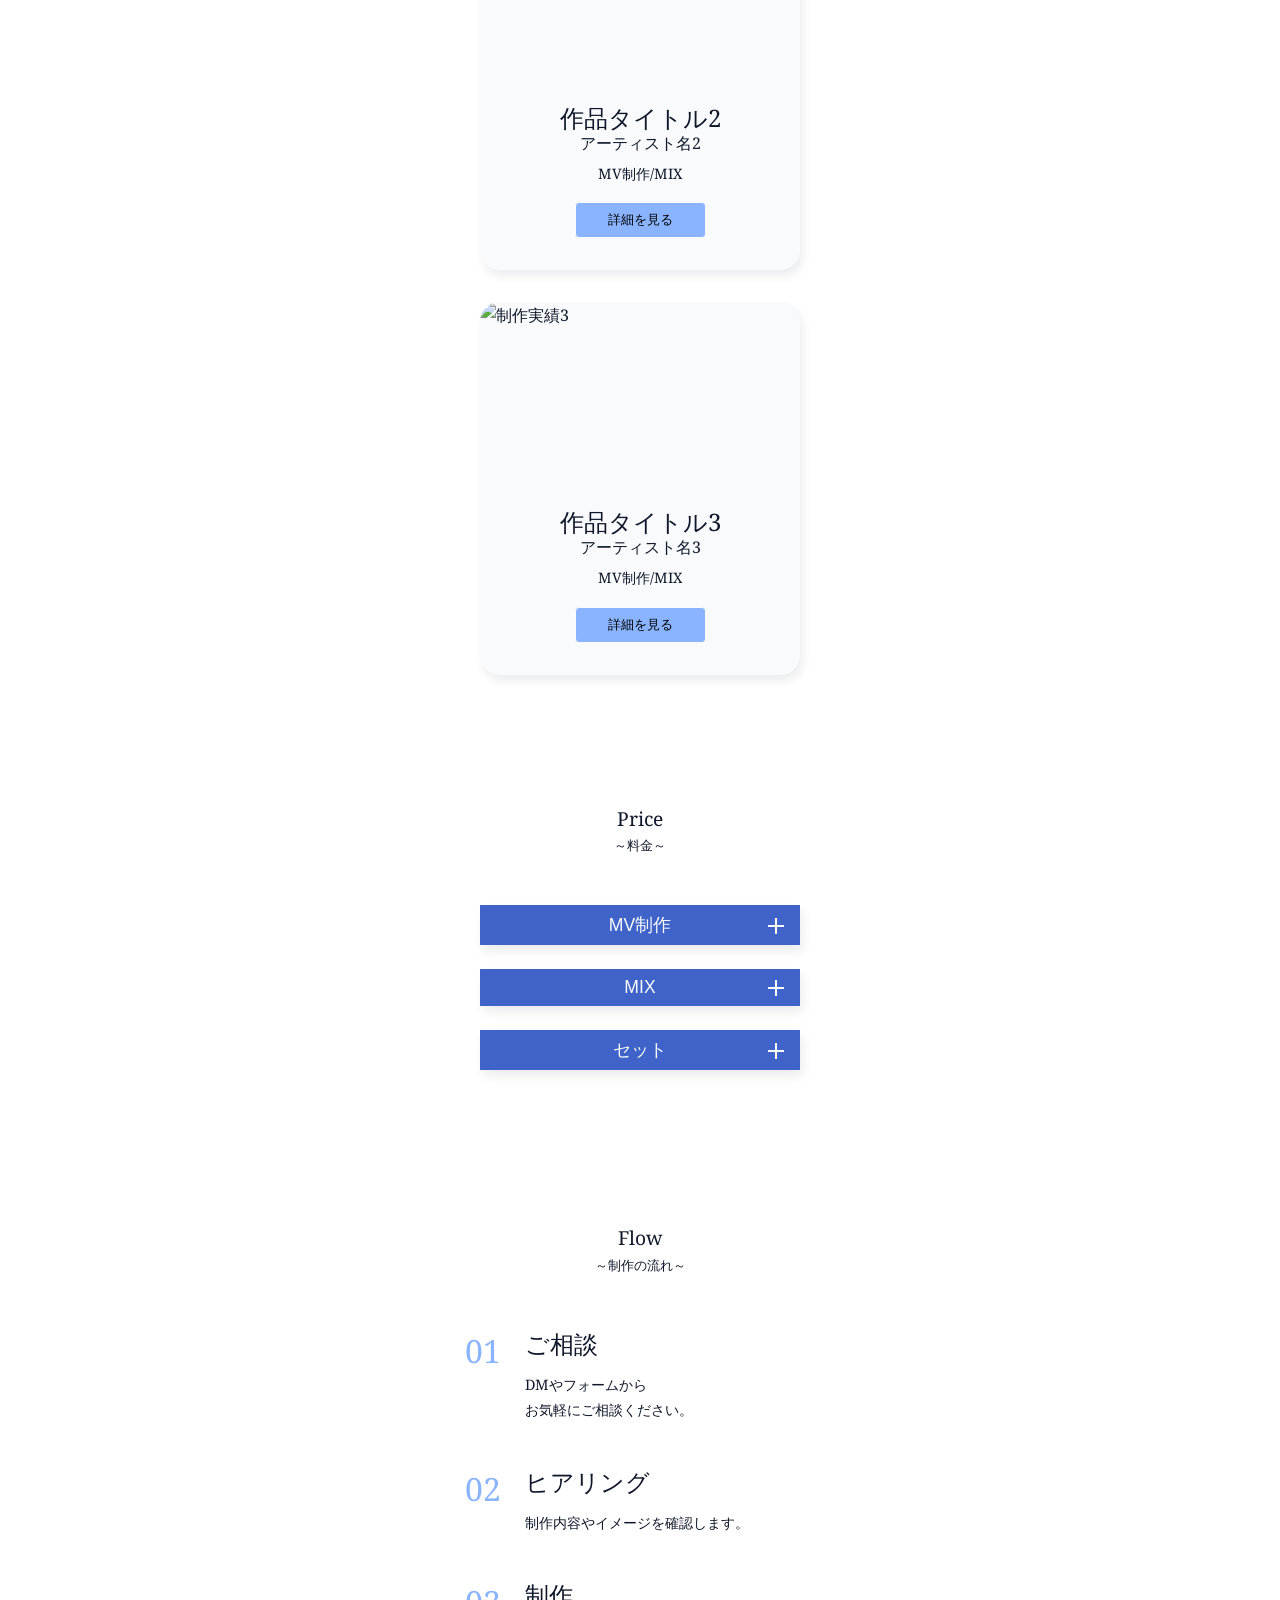
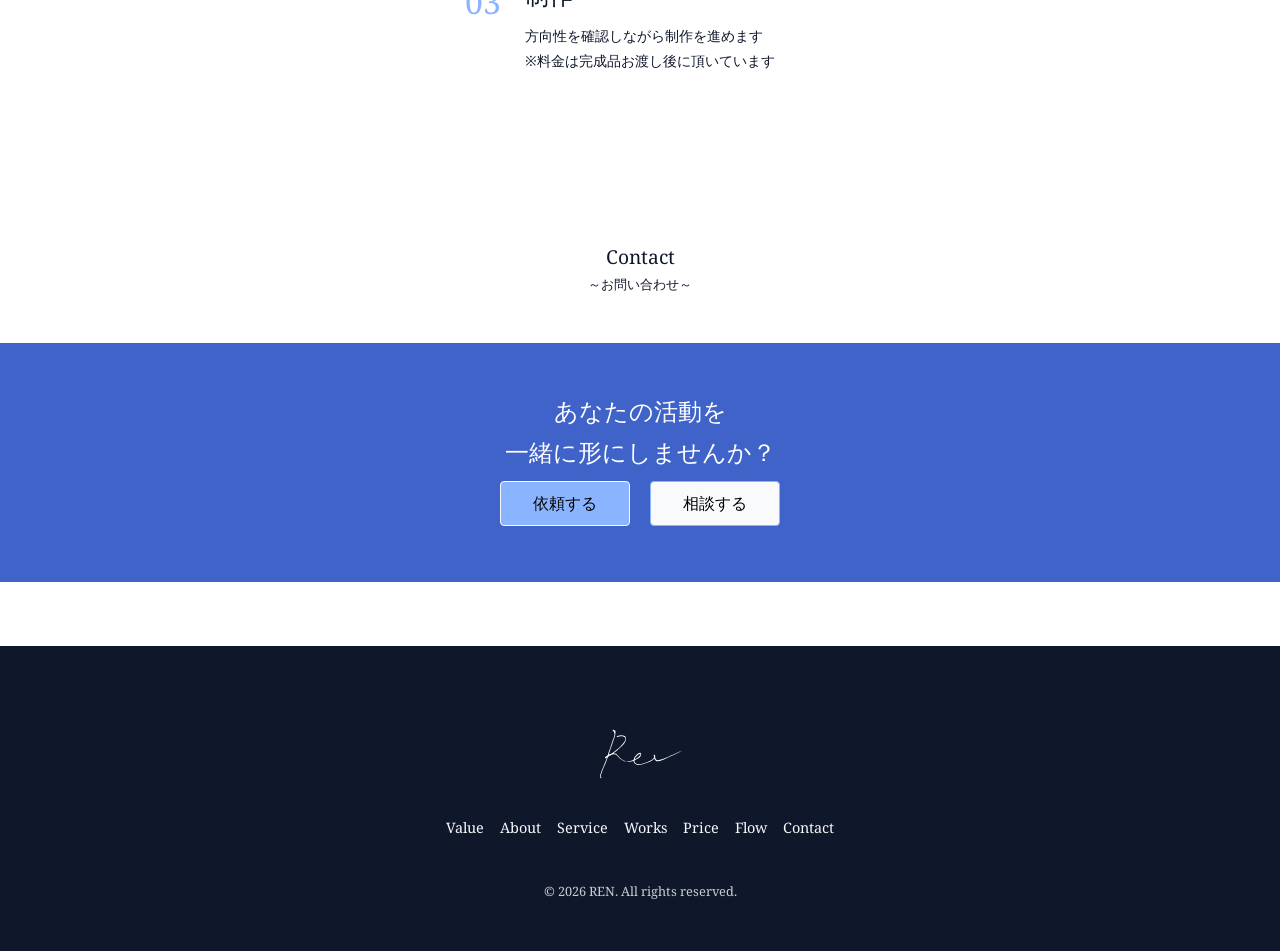
==== commit 13daa465: "修正：料金" ====
--- a/index.html
+++ b/index.html
@@ -19,7 +19,7 @@
     <!--OGP設定-->
     <meta property="og:title" content="REN「あなたの活動のすぐそばに」">
     <meta property="og:description" content="MV制作・MIXを通して、歌い手やクリエイターの活動をサポートするRENのポートフォリオサイトです。">
-    <meta property="og:image" content="https://ren-creative.netlify.app/images/ogp_v1.jpg">
+    <meta property="og:image" content="https://ren-creative.netlify.app/images/ogp_v2.jpg">
     <meta property="og:type" content="website">
     <meta property="og:url" content="https://ren-creative.netlify.app/">
     <meta property="og:image:width" content="1200">
@@ -86,7 +86,7 @@
                         </span>
                         <div class="value-content">
                             <h3>最後まで丁寧に向き合います</h3>
-                            <p>一つ一つの作品と向き合うため<br>月３件限定で制作しています</p>
+                            <p>一つ一つの作品と向き合うため<br>月５件限定で制作しています</p>
                         </div>
                     </article>
                 </div>
@@ -236,7 +236,7 @@
                         </button>
                         <div class="price-content accordion-content">
                             <p class="price-value">
-                                ￥5,000～
+                                ￥7,500～
                             </p>
                             <p>
                                 あなたと楽曲の世界観に合わせた映像制作を行います
@@ -257,7 +257,7 @@
                         </button>
                         <div class="price-content accordion-content">
                             <p class="price-value">
-                                ￥1,000～
+                                ￥5,000～
                             </p>
                             <p>
                                 あなたの歌声の魅力を引き出す音作りを行います
@@ -272,10 +272,10 @@
                         </button>
                         <div class="price-content accordion-content">
                             <p class="price-value">
-                                ￥5,500～
+                                ￥10,000～
                             </p>
                             <p>
-                                映像と音をまとめて制作します
+                                映像と音をまとめて制作します。セットでのみサムネイルも作成いたします。
                             </p>
                         </div>
                     </article>
